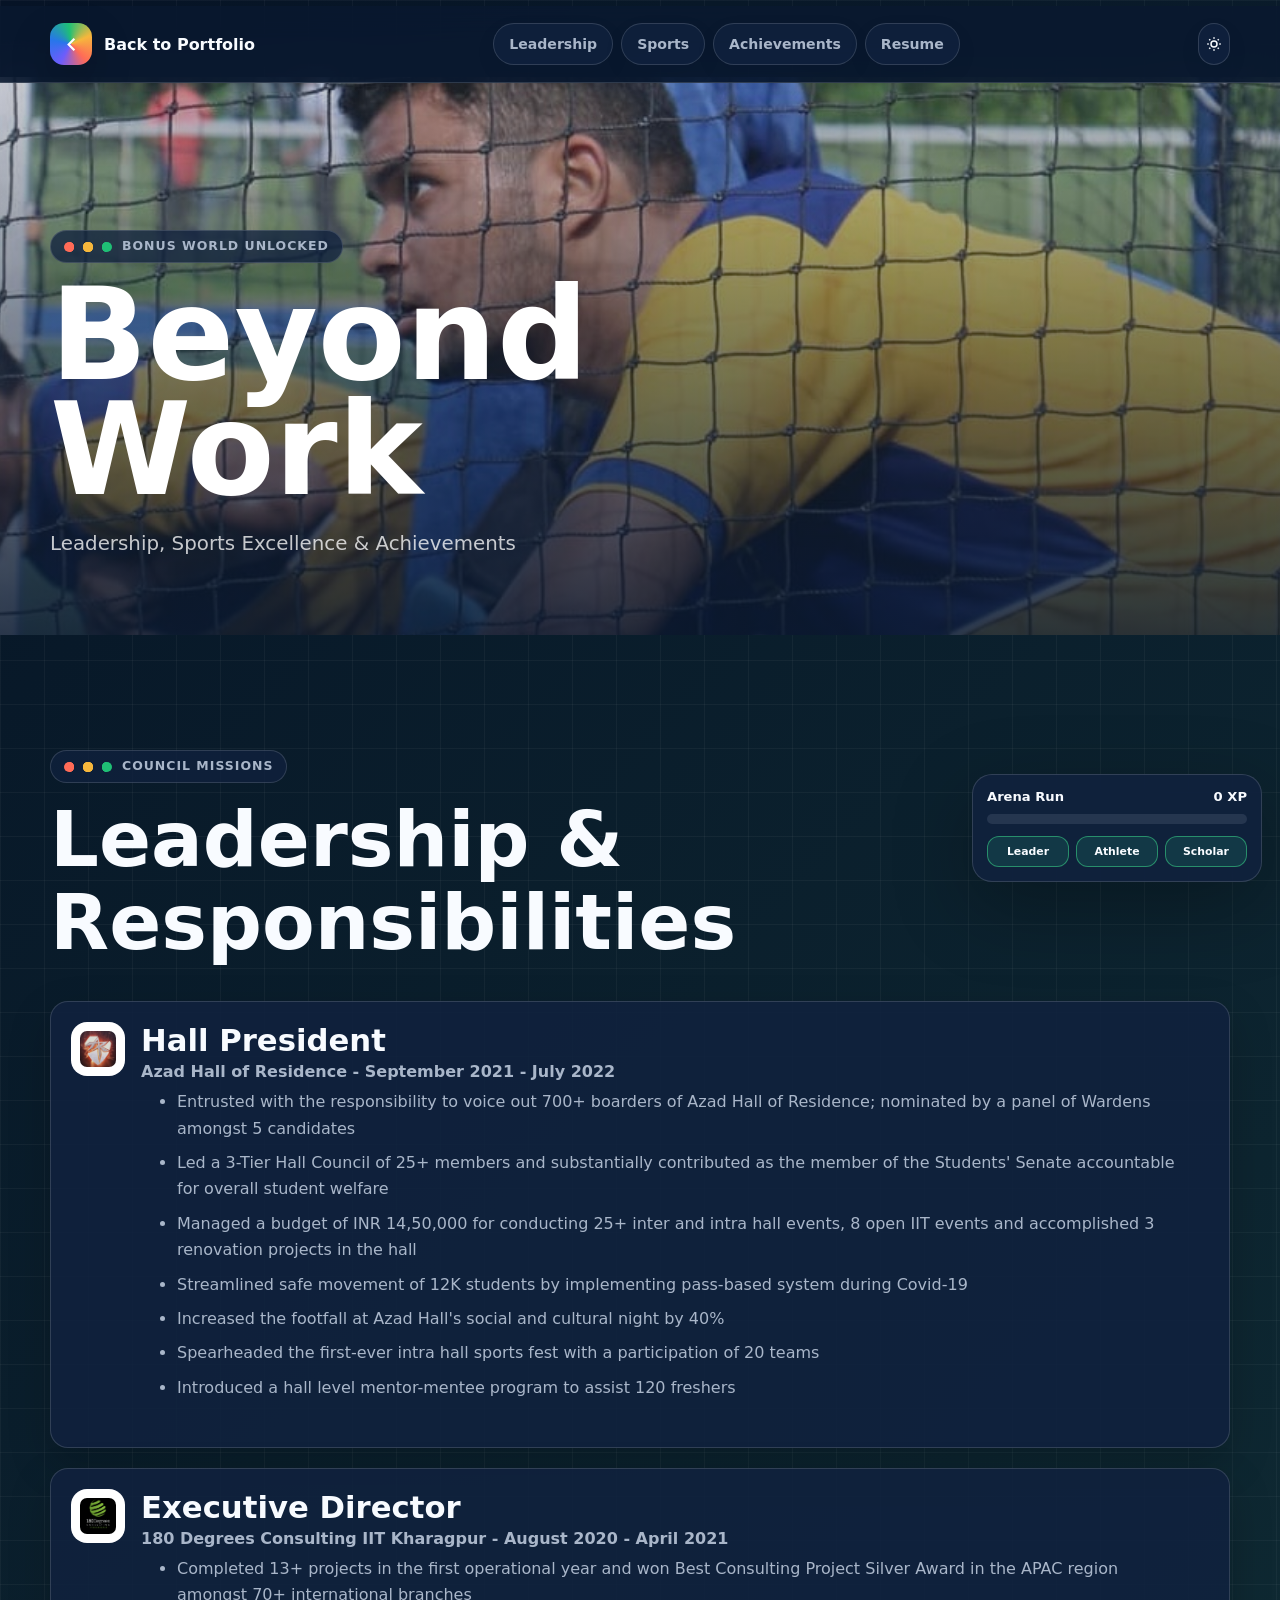
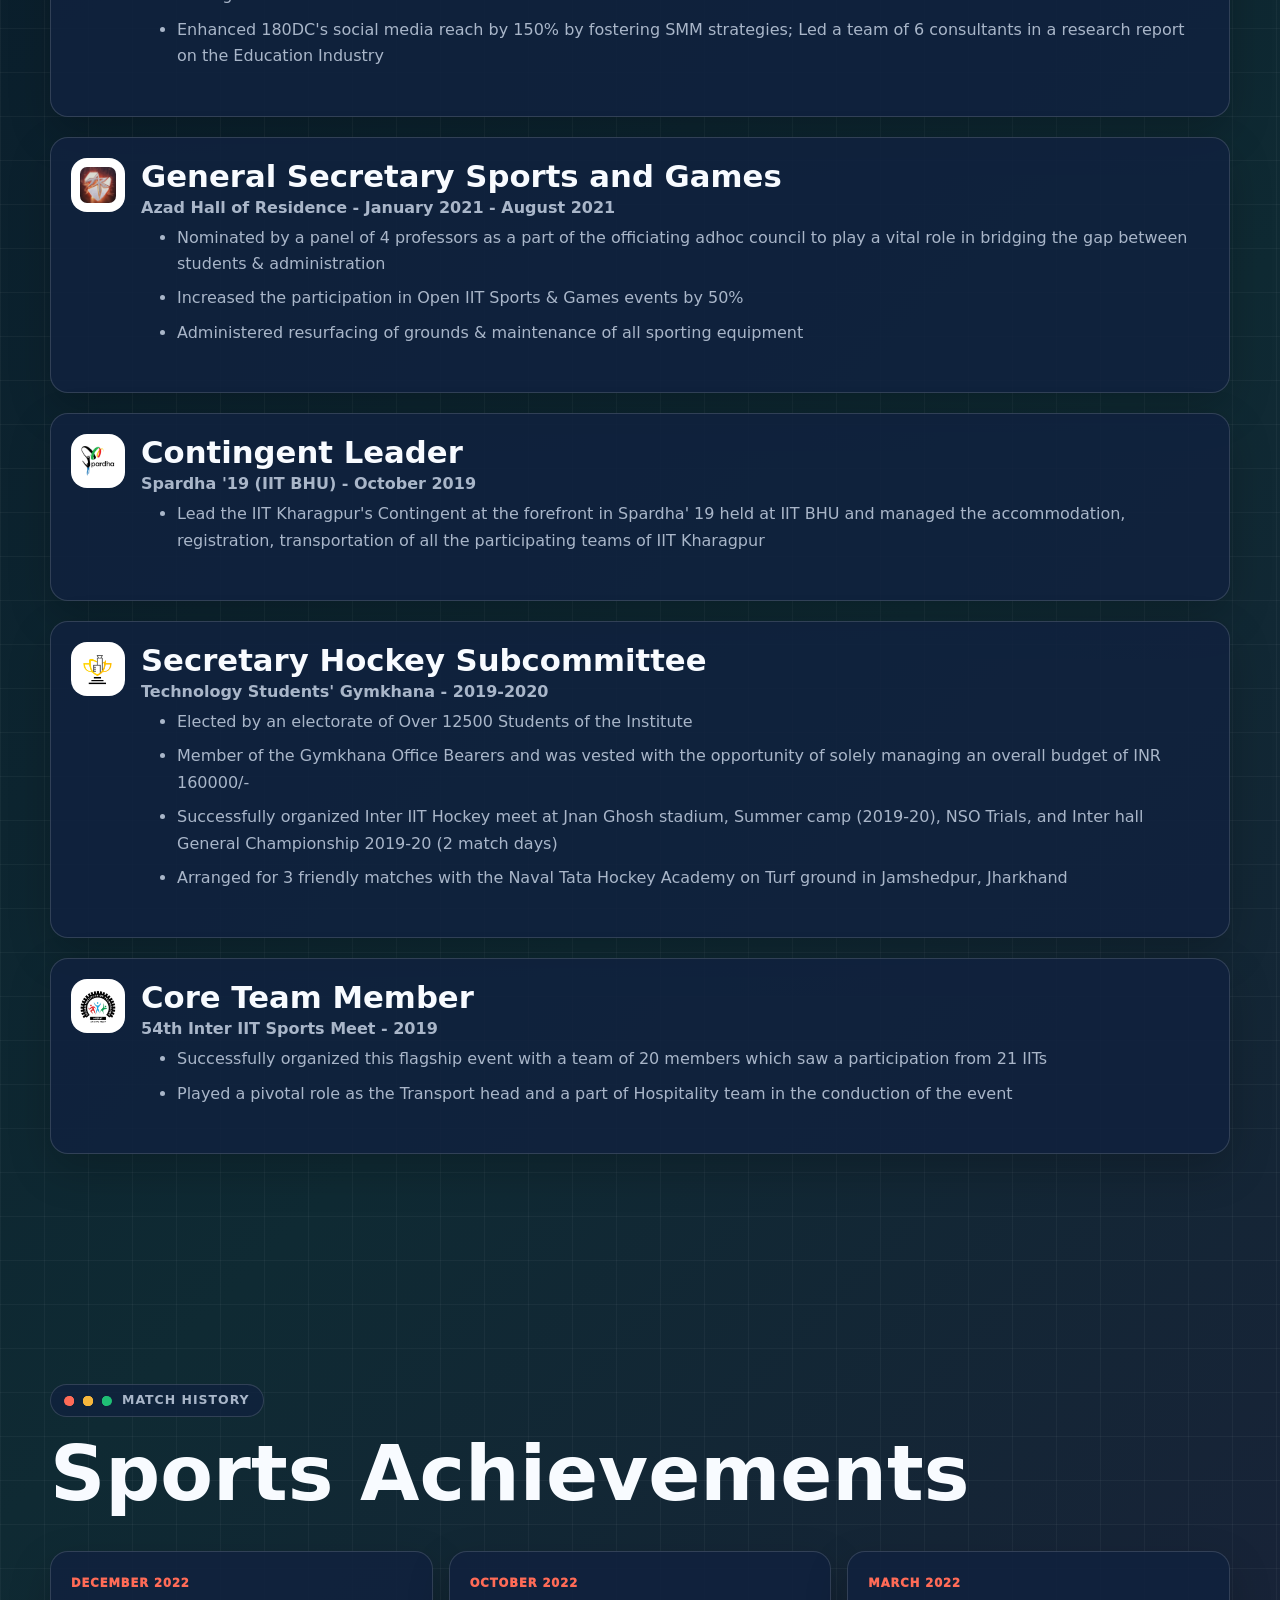
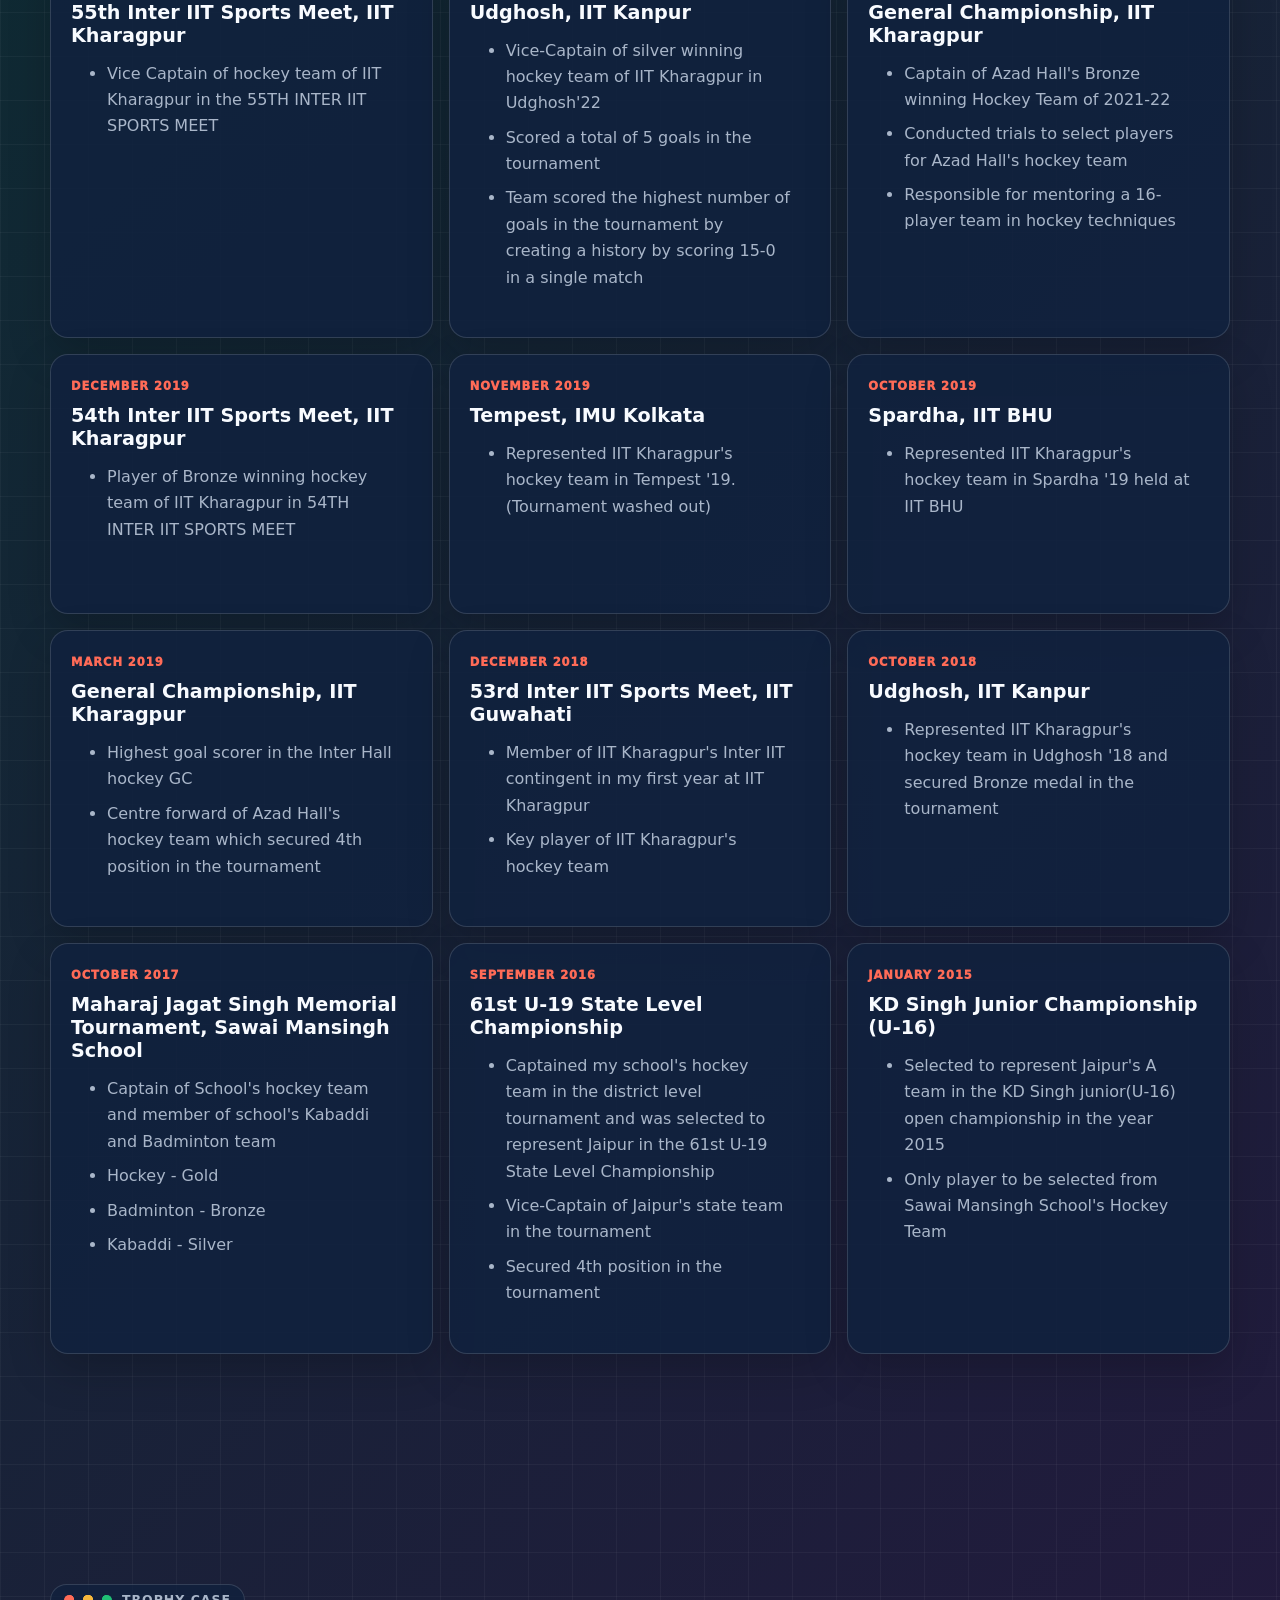
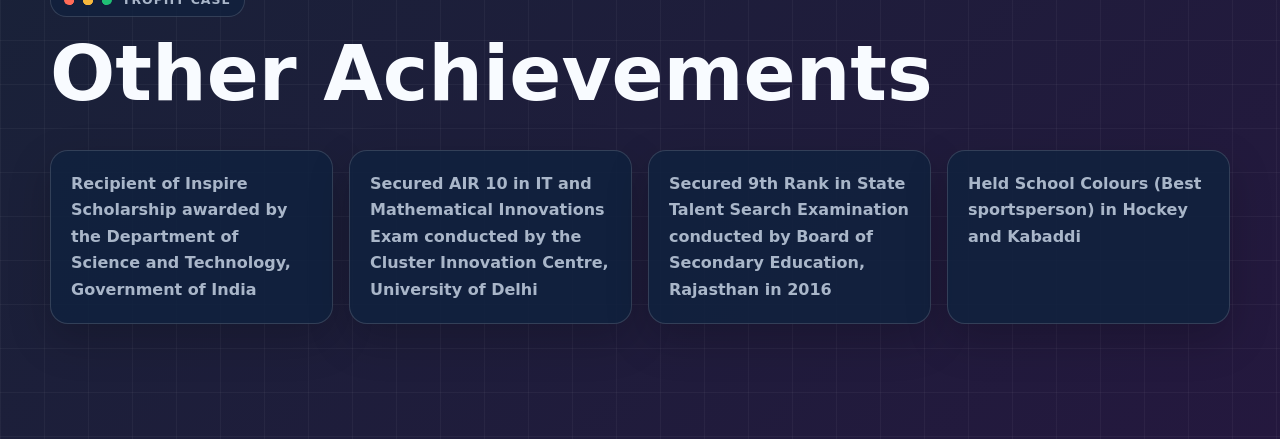
==== extracurricular.html @ bd2d3e05 "Initial portfolio site" ====
<!DOCTYPE html>
<html lang="en">
<head>
  <meta charset="UTF-8" />
  <meta name="viewport" content="width=device-width, initial-scale=1.0" />
  <title>Beyond Work - Himanshu Dang - Iteration 1</title>
  <meta name="description" content="Leadership, sports excellence, and achievements of Himanshu Dang." />
  <script>try{if(localStorage.getItem("portfolio-theme-v2")!=="light")document.documentElement.classList.add("dark")}catch(e){document.documentElement.classList.add("dark")}</script>
  <link rel="stylesheet" href="./shared.css" />
</head>
<body>
  <div class="progress-rail"><div class="progress-fill"></div></div>

  <header class="topbar">
    <div class="topbar-inner">
      <a class="brand" href="./index.html" aria-label="Back to portfolio">
        <span class="brand-mark">
          <svg viewBox="0 0 24 24" fill="none" stroke="currentColor" stroke-width="2.25"><path d="m15 18-6-6 6-6"/></svg>
        </span>
        <span>Back to Portfolio</span>
      </a>
      <nav class="navlinks" data-nav>
        <a href="#leadership">Leadership</a>
        <a href="#sports">Sports</a>
        <a href="#achievements">Achievements</a>
        <a href="./resume.html">Resume</a>
      </nav>
      <div style="display:flex;gap:8px;align-items:center">
        <button class="icon-button" type="button" data-theme-toggle aria-label="Toggle theme">
          <svg viewBox="0 0 24 24" fill="none" stroke="currentColor" stroke-width="2"><path d="M12 3v2m0 14v2m9-9h-2M5 12H3m15.36-6.36-1.42 1.42M7.05 16.95l-1.41 1.41m12.72 0-1.42-1.41M7.05 7.05 5.64 5.64"/><circle cx="12" cy="12" r="4"/></svg>
        </button>
        <button class="menu-toggle" type="button" data-menu-toggle aria-label="Open menu">
          <svg viewBox="0 0 24 24" fill="none" stroke="currentColor" stroke-width="2.2"><path d="M4 7h16M4 12h16M4 17h16"/></svg>
        </button>
      </div>
    </div>
  </header>

  <aside class="hud" aria-label="Arena progress">
    <div class="hud-row"><span>Arena Run</span><strong data-xp>0 XP</strong></div>
    <div class="hud-bar"><span data-hud-fill></span></div>
    <div class="hud-badges">
      <div class="badge-mini" data-badge>Leader</div>
      <div class="badge-mini" data-badge>Athlete</div>
      <div class="badge-mini" data-badge>Scholar</div>
    </div>
  </aside>

  <main>
    <section class="arena-hero" id="hero">
      <div class="container reveal visible">
        <span class="section-kicker">Bonus world unlocked</span>
        <h1>Beyond Work</h1>
        <p>Leadership, Sports Excellence & Achievements</p>
      </div>
    </section>

    <section class="section" id="leadership">
      <div class="container">
        <span class="section-kicker reveal">Council missions</span>
        <h2 class="section-title reveal">Leadership & Responsibilities</h2>
        <div class="quest-stack" style="margin-top:30px">
          <article class="timeline-card reveal">
            <img class="logo" src="./assets/azad-hall-logo-_YwQrpwY.png" alt="Azad Hall">
            <div>
              <h3>Hall President</h3>
              <p class="role">Azad Hall of Residence - September 2021 - July 2022</p>
              <ul>
                <li>Entrusted with the responsibility to voice out 700+ boarders of Azad Hall of Residence; nominated by a panel of Wardens amongst 5 candidates</li>
                <li>Led a 3-Tier Hall Council of 25+ members and substantially contributed as the member of the Students' Senate accountable for overall student welfare</li>
                <li>Managed a budget of INR 14,50,000 for conducting 25+ inter and intra hall events, 8 open IIT events and accomplished 3 renovation projects in the hall</li>
                <li>Streamlined safe movement of 12K students by implementing pass-based system during Covid-19</li>
                <li>Increased the footfall at Azad Hall's social and cultural night by 40%</li>
                <li>Spearheaded the first-ever intra hall sports fest with a participation of 20 teams</li>
                <li>Introduced a hall level mentor-mentee program to assist 120 freshers</li>
              </ul>
            </div>
          </article>

          <article class="timeline-card reveal">
            <img class="logo" src="./assets/180dc-logo-Cfc7_mvX.png" alt="180 Degrees Consulting">
            <div>
              <h3>Executive Director</h3>
              <p class="role">180 Degrees Consulting IIT Kharagpur - August 2020 - April 2021</p>
              <ul>
                <li>Completed 13+ projects in the first operational year and won Best Consulting Project Silver Award in the APAC region amongst 70+ international branches</li>
                <li>Enhanced 180DC's social media reach by 150% by fostering SMM strategies; Led a team of 6 consultants in a research report on the Education Industry</li>
              </ul>
            </div>
          </article>

          <article class="timeline-card reveal">
            <img class="logo" src="./assets/azad-hall-logo-_YwQrpwY.png" alt="Azad Hall">
            <div>
              <h3>General Secretary Sports and Games</h3>
              <p class="role">Azad Hall of Residence - January 2021 - August 2021</p>
              <ul>
                <li>Nominated by a panel of 4 professors as a part of the officiating adhoc council to play a vital role in bridging the gap between students & administration</li>
                <li>Increased the participation in Open IIT Sports & Games events by 50%</li>
                <li>Administered resurfacing of grounds & maintenance of all sporting equipment</li>
              </ul>
            </div>
          </article>

          <article class="timeline-card reveal">
            <img class="logo" src="./assets/spardha-logo-BV9I6hKU.png" alt="Spardha">
            <div>
              <h3>Contingent Leader</h3>
              <p class="role">Spardha '19 (IIT BHU) - October 2019</p>
              <ul>
                <li>Lead the IIT Kharagpur's Contingent at the forefront in Spardha' 19 held at IIT BHU and managed the accommodation, registration, transportation of all the participating teams of IIT Kharagpur</li>
              </ul>
            </div>
          </article>

          <article class="timeline-card reveal">
            <img class="logo" src="./assets/gymkhana-logo-DP_XJWQ2.png" alt="Technology Students' Gymkhana">
            <div>
              <h3>Secretary Hockey Subcommittee</h3>
              <p class="role">Technology Students' Gymkhana - 2019-2020</p>
              <ul>
                <li>Elected by an electorate of Over 12500 Students of the Institute</li>
                <li>Member of the Gymkhana Office Bearers and was vested with the opportunity of solely managing an overall budget of INR 160000/-</li>
                <li>Successfully organized Inter IIT Hockey meet at Jnan Ghosh stadium, Summer camp (2019-20), NSO Trials, and Inter hall General Championship 2019-20 (2 match days)</li>
                <li>Arranged for 3 friendly matches with the Naval Tata Hockey Academy on Turf ground in Jamshedpur, Jharkhand</li>
              </ul>
            </div>
          </article>

          <article class="timeline-card reveal">
            <img class="logo" src="./assets/interiit-logo-DpQZDgla.png" alt="54th Inter IIT Sports Meet">
            <div>
              <h3>Core Team Member</h3>
              <p class="role">54th Inter IIT Sports Meet - 2019</p>
              <ul>
                <li>Successfully organized this flagship event with a team of 20 members which saw a participation from 21 IITs</li>
                <li>Played a pivotal role as the Transport head and a part of Hospitality team in the conduction of the event</li>
              </ul>
            </div>
          </article>
        </div>
      </div>
    </section>

    <section class="section" id="sports">
      <div class="container">
        <span class="section-kicker reveal">Match history</span>
        <h2 class="section-title reveal">Sports Achievements</h2>
        <div class="sports-grid">
          <article class="sport-card reveal"><span class="sport-date">December 2022</span><h3>55th Inter IIT Sports Meet, IIT Kharagpur</h3><ul><li>Vice Captain of hockey team of IIT Kharagpur in the 55TH INTER IIT SPORTS MEET</li></ul></article>
          <article class="sport-card reveal"><span class="sport-date">October 2022</span><h3>Udghosh, IIT Kanpur</h3><ul><li>Vice-Captain of silver winning hockey team of IIT Kharagpur in Udghosh'22</li><li>Scored a total of 5 goals in the tournament</li><li>Team scored the highest number of goals in the tournament by creating a history by scoring 15-0 in a single match</li></ul></article>
          <article class="sport-card reveal"><span class="sport-date">March 2022</span><h3>General Championship, IIT Kharagpur</h3><ul><li>Captain of Azad Hall's Bronze winning Hockey Team of 2021-22</li><li>Conducted trials to select players for Azad Hall's hockey team</li><li>Responsible for mentoring a 16-player team in hockey techniques</li></ul></article>
          <article class="sport-card reveal"><span class="sport-date">December 2019</span><h3>54th Inter IIT Sports Meet, IIT Kharagpur</h3><ul><li>Player of Bronze winning hockey team of IIT Kharagpur in 54TH INTER IIT SPORTS MEET</li></ul></article>
          <article class="sport-card reveal"><span class="sport-date">November 2019</span><h3>Tempest, IMU Kolkata</h3><ul><li>Represented IIT Kharagpur's hockey team in Tempest '19. (Tournament washed out)</li></ul></article>
          <article class="sport-card reveal"><span class="sport-date">October 2019</span><h3>Spardha, IIT BHU</h3><ul><li>Represented IIT Kharagpur's hockey team in Spardha '19 held at IIT BHU</li></ul></article>
          <article class="sport-card reveal"><span class="sport-date">March 2019</span><h3>General Championship, IIT Kharagpur</h3><ul><li>Highest goal scorer in the Inter Hall hockey GC</li><li>Centre forward of Azad Hall's hockey team which secured 4th position in the tournament</li></ul></article>
          <article class="sport-card reveal"><span class="sport-date">December 2018</span><h3>53rd Inter IIT Sports Meet, IIT Guwahati</h3><ul><li>Member of IIT Kharagpur's Inter IIT contingent in my first year at IIT Kharagpur</li><li>Key player of IIT Kharagpur's hockey team</li></ul></article>
          <article class="sport-card reveal"><span class="sport-date">October 2018</span><h3>Udghosh, IIT Kanpur</h3><ul><li>Represented IIT Kharagpur's hockey team in Udghosh '18 and secured Bronze medal in the tournament</li></ul></article>
          <article class="sport-card reveal"><span class="sport-date">October 2017</span><h3>Maharaj Jagat Singh Memorial Tournament, Sawai Mansingh School</h3><ul><li>Captain of School's hockey team and member of school's Kabaddi and Badminton team</li><li>Hockey - Gold</li><li>Badminton - Bronze</li><li>Kabaddi - Silver</li></ul></article>
          <article class="sport-card reveal"><span class="sport-date">September 2016</span><h3>61st U-19 State Level Championship</h3><ul><li>Captained my school's hockey team in the district level tournament and was selected to represent Jaipur in the 61st U-19 State Level Championship</li><li>Vice-Captain of Jaipur's state team in the tournament</li><li>Secured 4th position in the tournament</li></ul></article>
          <article class="sport-card reveal"><span class="sport-date">January 2015</span><h3>KD Singh Junior Championship (U-16)</h3><ul><li>Selected to represent Jaipur's A team in the KD Singh junior(U-16) open championship in the year 2015</li><li>Only player to be selected from Sawai Mansingh School's Hockey Team</li></ul></article>
        </div>
      </div>
    </section>

    <section class="section" id="achievements">
      <div class="container">
        <span class="section-kicker reveal">Trophy case</span>
        <h2 class="section-title reveal">Other Achievements</h2>
        <div class="achievement-grid">
          <article class="achievement-card reveal"><p>Recipient of Inspire Scholarship awarded by the Department of Science and Technology, Government of India</p></article>
          <article class="achievement-card reveal"><p>Secured AIR 10 in IT and Mathematical Innovations Exam conducted by the Cluster Innovation Centre, University of Delhi</p></article>
          <article class="achievement-card reveal"><p>Secured 9th Rank in State Talent Search Examination conducted by Board of Secondary Education, Rajasthan in 2016</p></article>
          <article class="achievement-card reveal"><p>Held School Colours (Best sportsperson) in Hockey and Kabaddi</p></article>
        </div>
      </div>
    </section>
  </main>

  <script src="./shared.js"></script>
</body>
</html>
---- shared.css ----
:root {
  --ink: #111827;
  --paper: #fbfaf6;
  --panel: #ffffff;
  --panel-2: #f2f7f5;
  --line: rgba(17, 24, 39, 0.12);
  --muted: #5b6472;
  --violet: #6d5dfc;
  --green: #1fbf75;
  --coral: #ff6b57;
  --gold: #f6b73c;
  --blue: #2776ea;
  --navy: #0a192f;
  --shadow: 0 22px 70px rgba(17, 24, 39, 0.12);
  --shadow-soft: 0 12px 36px rgba(17, 24, 39, 0.09);
  --radius: 18px;
}

* { box-sizing: border-box; }

html {
  scroll-behavior: smooth;
  font-family: Inter, ui-sans-serif, system-ui, -apple-system, BlinkMacSystemFont, "Segoe UI", sans-serif;
}

body {
  margin: 0;
  min-height: 100vh;
  color: var(--ink);
  background:
    linear-gradient(90deg, rgba(17, 24, 39, 0.035) 1px, transparent 1px),
    linear-gradient(180deg, rgba(17, 24, 39, 0.035) 1px, transparent 1px),
    linear-gradient(135deg, #fbfaf6 0%, #eef8f2 42%, #f7f0ff 100%);
  background-size: 44px 44px, 44px 44px, auto;
  overflow-x: hidden;
}

body.dark {
  --ink: #f8fbff;
  --paper: #0a192f;
  --panel: #10223e;
  --panel-2: #132b4f;
  --line: rgba(255, 255, 255, 0.14);
  --muted: #a9b6c9;
  --shadow: 0 24px 80px rgba(0, 0, 0, 0.28);
  --shadow-soft: 0 16px 44px rgba(0, 0, 0, 0.2);
  background:
    linear-gradient(90deg, rgba(255, 255, 255, 0.04) 1px, transparent 1px),
    linear-gradient(180deg, rgba(255, 255, 255, 0.04) 1px, transparent 1px),
    linear-gradient(135deg, #061426 0%, #0f2a33 48%, #24183e 100%);
  background-size: 44px 44px, 44px 44px, auto;
}

:root.dark {
  --ink: #f8fbff;
  --paper: #0a192f;
  --panel: #10223e;
  --panel-2: #132b4f;
  --line: rgba(255, 255, 255, 0.14);
  --muted: #a9b6c9;
  --shadow: 0 24px 80px rgba(0, 0, 0, 0.28);
  --shadow-soft: 0 16px 44px rgba(0, 0, 0, 0.2);
}

:root.dark body {
  background:
    linear-gradient(90deg, rgba(255, 255, 255, 0.04) 1px, transparent 1px),
    linear-gradient(180deg, rgba(255, 255, 255, 0.04) 1px, transparent 1px),
    linear-gradient(135deg, #061426 0%, #0f2a33 48%, #24183e 100%);
  background-size: 44px 44px, 44px 44px, auto;
}

a { color: inherit; text-decoration: none; }
img { display: block; max-width: 100%; }
button { font: inherit; }

.progress-rail {
  position: fixed;
  top: 0;
  left: 0;
  right: 0;
  height: 6px;
  z-index: 100;
  background: rgba(17, 24, 39, 0.08);
}

.progress-fill {
  height: 100%;
  width: 0%;
  background: linear-gradient(90deg, var(--green), var(--gold), var(--coral), var(--violet));
  transform-origin: left center;
  box-shadow: 0 0 18px rgba(31, 191, 117, 0.4);
}

.topbar {
  position: sticky;
  top: 6px;
  z-index: 90;
  border-bottom: 1px solid var(--line);
  background: color-mix(in srgb, var(--paper) 88%, transparent);
  backdrop-filter: blur(18px);
}

.topbar-inner {
  width: min(1180px, calc(100% - 32px));
  height: 76px;
  margin: 0 auto;
  display: flex;
  align-items: center;
  justify-content: space-between;
  gap: 18px;
}

.brand {
  display: inline-flex;
  align-items: center;
  gap: 12px;
  font-weight: 900;
  letter-spacing: 0;
}

.brand-mark {
  width: 42px;
  height: 42px;
  border-radius: 14px;
  display: grid;
  place-items: center;
  color: white;
  background: conic-gradient(from 210deg, var(--violet), var(--blue), var(--green), var(--gold), var(--coral), var(--violet));
  box-shadow: var(--shadow-soft);
}

.brand-mark svg { width: 23px; height: 23px; }

.navlinks {
  display: flex;
  align-items: center;
  gap: 8px;
  flex-wrap: wrap;
  justify-content: center;
}

.navlinks a,
.chip-button,
.icon-button,
.menu-toggle {
  border: 1px solid var(--line);
  background: color-mix(in srgb, var(--panel) 84%, transparent);
  color: var(--ink);
  border-radius: 999px;
  min-height: 42px;
  display: inline-flex;
  align-items: center;
  justify-content: center;
  gap: 9px;
  box-shadow: 0 8px 22px rgba(17, 24, 39, 0.06);
  transition: transform 180ms ease, border-color 180ms ease, background 180ms ease, box-shadow 180ms ease;
}

.navlinks a {
  padding: 0 15px;
  font-size: 0.88rem;
  font-weight: 800;
  color: var(--muted);
}

.navlinks a:hover,
.navlinks a.active,
.chip-button:hover,
.icon-button:hover,
.menu-toggle:hover {
  color: var(--ink);
  transform: translateY(-2px);
  border-color: color-mix(in srgb, var(--violet) 60%, var(--line));
  box-shadow: var(--shadow-soft);
}

.menu-toggle {
  display: none;
  width: 44px;
  padding: 0;
  cursor: pointer;
}

.menu-toggle svg,
.icon-button svg,
.chip-button svg,
.cta svg { width: 18px; height: 18px; }

.hud {
  position: fixed;
  right: 18px;
  bottom: 18px;
  z-index: 80;
  width: min(290px, calc(100vw - 36px));
  padding: 14px;
  border: 1px solid var(--line);
  border-radius: 20px;
  background: color-mix(in srgb, var(--panel) 88%, transparent);
  backdrop-filter: blur(18px);
  box-shadow: var(--shadow);
}

.hud-row {
  display: flex;
  align-items: center;
  justify-content: space-between;
  gap: 12px;
  font-weight: 900;
  font-size: 0.82rem;
}

.hud-bar {
  height: 10px;
  margin-top: 10px;
  border-radius: 999px;
  overflow: hidden;
  background: color-mix(in srgb, var(--muted) 14%, transparent);
}

.hud-bar span {
  display: block;
  height: 100%;
  width: 0%;
  border-radius: inherit;
  background: linear-gradient(90deg, var(--green), var(--gold), var(--coral));
}

.hud-badges {
  display: grid;
  grid-template-columns: repeat(3, 1fr);
  gap: 7px;
  margin-top: 12px;
}

.badge-mini {
  border: 1px solid var(--line);
  border-radius: 12px;
  padding: 8px 6px;
  text-align: center;
  font-size: 0.68rem;
  font-weight: 900;
  color: var(--muted);
  background: color-mix(in srgb, var(--panel-2) 70%, transparent);
}

.badge-mini.unlocked {
  color: var(--ink);
  border-color: color-mix(in srgb, var(--green) 55%, var(--line));
  background: color-mix(in srgb, var(--green) 14%, var(--panel));
}

.container {
  width: min(1180px, calc(100% - 32px));
  margin: 0 auto;
}

.section {
  position: relative;
  padding: clamp(74px, 9vw, 120px) 0;
}

.section-kicker {
  display: inline-flex;
  align-items: center;
  gap: 10px;
  padding: 8px 13px;
  border: 1px solid var(--line);
  border-radius: 999px;
  color: var(--muted);
  background: color-mix(in srgb, var(--panel) 76%, transparent);
  font-size: 0.78rem;
  font-weight: 900;
  text-transform: uppercase;
  letter-spacing: 0.08em;
  line-height: 1.2;
}

.section-kicker::before {
  content: "";
  width: 48px;
  height: 10px;
  flex: 0 0 48px;
  border-radius: 999px;
  background:
    radial-gradient(circle at 5px 50%, var(--coral) 0 5px, transparent 5.5px),
    radial-gradient(circle at 24px 50%, var(--gold) 0 5px, transparent 5.5px),
    radial-gradient(circle at 43px 50%, var(--green) 0 5px, transparent 5.5px);
}

.section-title {
  margin: 16px 0 14px;
  font-size: clamp(2.15rem, 6vw, 5.2rem);
  line-height: 1.08;
  letter-spacing: 0;
  padding-bottom: 0.08em;
  overflow: visible;
}

.section-subtitle {
  max-width: 780px;
  margin: 0;
  color: var(--muted);
  font-size: clamp(1rem, 2vw, 1.22rem);
  line-height: 1.75;
}

.hero {
  min-height: calc(100vh - 82px);
  display: grid;
  align-items: center;
  padding: clamp(42px, 7vw, 86px) 0 clamp(60px, 8vw, 110px);
}

.hero-grid {
  display: grid;
  grid-template-columns: minmax(0, 1.18fr) minmax(280px, 0.62fr);
  align-items: center;
  gap: clamp(24px, 4vw, 56px);
}

.hero-card,
.panel,
.quest-card,
.timeline-card,
.project-card,
.sport-card,
.achievement-card,
.resume-shell {
  border: 1px solid var(--line);
  border-radius: var(--radius);
  background: color-mix(in srgb, var(--panel) 88%, transparent);
  box-shadow: var(--shadow-soft);
}

.hero h1 {
  margin: 14px 0 0;
  max-width: min(100%, 920px);
  font-size: clamp(3rem, 7.6vw, 6.9rem);
  line-height: 1.08;
  letter-spacing: 0;
  padding-bottom: 0.12em;
  overflow: visible;
}

.hero-intro {
  display: block;
  margin-bottom: 0.12em;
  color: var(--muted);
  font-size: clamp(1rem, 1.8vw, 1.45rem);
  line-height: 1.2;
  font-weight: 950;
  text-transform: uppercase;
  letter-spacing: 0.08em;
}

.hero-name-gradient {
  display: block;
  max-width: 100%;
  color: transparent;
  background: linear-gradient(100deg, var(--violet), var(--blue), var(--green), var(--coral));
  -webkit-background-clip: text;
  background-clip: text;
  overflow-wrap: normal;
}

.typing-line {
  min-height: 52px;
  margin: 24px 0 0;
  display: inline-flex;
  align-items: center;
  padding: 9px 14px;
  border: 1px solid var(--line);
  border-radius: 15px;
  background: color-mix(in srgb, var(--panel) 82%, transparent);
  box-shadow: var(--shadow-soft);
  font-size: clamp(1.35rem, 3vw, 2.25rem);
  font-weight: 950;
}

.typing-line span::after {
  content: "";
  display: inline-block;
  width: 3px;
  height: 1em;
  margin-left: 4px;
  transform: translateY(2px);
  background: var(--coral);
  animation: blink 800ms steps(2) infinite;
}

.hero-copy {
  max-width: 800px;
  margin: 28px 0 0;
  color: var(--muted);
  font-size: clamp(1rem, 1.7vw, 1.22rem);
  line-height: 1.8;
}

.hero-copy strong { color: var(--ink); }
.accent { color: var(--violet); font-weight: 950; }
.accent-green { color: var(--green); font-weight: 950; }
.accent-coral { color: var(--coral); font-weight: 950; }

.cta-row {
  display: flex;
  flex-wrap: wrap;
  gap: 12px;
  margin-top: 32px;
}

.cta {
  min-height: 52px;
  padding: 0 18px;
  display: inline-flex;
  align-items: center;
  justify-content: center;
  gap: 10px;
  border: 1px solid var(--line);
  border-radius: 15px;
  font-weight: 950;
  cursor: pointer;
  transition: transform 180ms ease, box-shadow 180ms ease, background 180ms ease;
}

.cta.primary {
  color: white;
  background: linear-gradient(135deg, var(--violet), var(--blue));
  border-color: transparent;
  box-shadow: 0 18px 44px rgba(109, 93, 252, 0.28);
}

.cta.secondary {
  color: var(--ink);
  background: color-mix(in srgb, var(--panel) 85%, transparent);
}

.cta:hover {
  transform: translateY(-3px);
  box-shadow: var(--shadow);
}

.player-card {
  position: relative;
  overflow: hidden;
  padding: 18px;
  border-radius: 28px;
  border: 1px solid var(--line);
  background:
    linear-gradient(135deg, color-mix(in srgb, var(--panel) 90%, transparent), color-mix(in srgb, var(--panel-2) 78%, transparent));
  box-shadow: var(--shadow);
}

.player-card.clean {
  padding: 0;
  background: transparent;
  box-shadow: none;
}

.player-photo {
  position: relative;
  aspect-ratio: 1 / 1;
  overflow: hidden;
  border-radius: 22px;
  border: 1px solid var(--line);
  background: var(--panel-2);
}

.player-card.clean .player-photo {
  border-radius: 24px;
  box-shadow: var(--shadow);
}

.player-photo img {
  width: 100%;
  height: 100%;
  object-fit: cover;
  filter: saturate(1.04) contrast(1.04);
}

.scanline {
  position: absolute;
  left: 0;
  right: 0;
  top: -20%;
  height: 18%;
  background: linear-gradient(180deg, transparent, rgba(255, 255, 255, 0.55), transparent);
  animation: scan 5s linear infinite;
  mix-blend-mode: overlay;
}

.player-stats {
  display: grid;
  grid-template-columns: repeat(3, 1fr);
  gap: 10px;
  margin-top: 14px;
}

.stat-tile {
  padding: 12px 10px;
  border: 1px solid var(--line);
  border-radius: 16px;
  background: color-mix(in srgb, var(--panel) 78%, transparent);
  text-align: center;
}

.stat-tile strong {
  display: block;
  font-size: 1.45rem;
  line-height: 1;
}

.stat-tile span {
  display: block;
  margin-top: 6px;
  color: var(--muted);
  font-size: 0.72rem;
  font-weight: 900;
  text-transform: uppercase;
  letter-spacing: 0.06em;
}

.mission-strip {
  display: grid;
  grid-template-columns: repeat(4, 1fr);
  gap: 14px;
  margin-top: 24px;
}

.mission {
  min-height: 132px;
  padding: 18px;
  border: 1px solid var(--line);
  border-radius: 18px;
  background: color-mix(in srgb, var(--panel) 84%, transparent);
  box-shadow: var(--shadow-soft);
}

.mission span {
  color: var(--muted);
  font-size: 0.75rem;
  font-weight: 950;
  text-transform: uppercase;
  letter-spacing: 0.08em;
}

.mission strong {
  display: block;
  margin-top: 18px;
  font-size: clamp(1.3rem, 3vw, 2.4rem);
}

.two-column {
  display: grid;
  grid-template-columns: minmax(0, 0.82fr) minmax(0, 1.18fr);
  gap: 24px;
  align-items: start;
}

.about-layout {
  display: grid;
  grid-template-columns: minmax(0, 1fr);
}

.panel {
  padding: clamp(20px, 3vw, 32px);
  overflow: visible;
}

.panel h3 {
  margin: 0;
  font-size: clamp(1.4rem, 2.8vw, 2.4rem);
  line-height: 1.1;
}

.panel p {
  color: var(--muted);
  line-height: 1.75;
}

.approach-grid {
  display: grid;
  grid-template-columns: repeat(2, 1fr);
  gap: 14px;
  margin-top: 22px;
}

.approach-card {
  min-height: 190px;
  padding: 18px;
  border: 1px solid var(--line);
  border-radius: 17px;
  background: color-mix(in srgb, var(--panel-2) 70%, transparent);
}

.approach-card h4 {
  margin: 0 0 10px;
  font-size: 1rem;
}

.approach-card p { margin: 0; font-size: 0.92rem; }

.map {
  position: sticky;
  top: 102px;
  display: grid;
  gap: 12px;
}

.map-node {
  display: grid;
  grid-template-columns: 44px 1fr auto;
  align-items: center;
  gap: 12px;
  padding: 14px;
  border: 1px solid var(--line);
  border-radius: 18px;
  background: color-mix(in srgb, var(--panel) 82%, transparent);
  box-shadow: var(--shadow-soft);
}

.node-icon {
  width: 44px;
  height: 44px;
  border-radius: 14px;
  display: grid;
  place-items: center;
  color: white;
  background: linear-gradient(135deg, var(--blue), var(--green));
}

.node-icon svg { width: 22px; height: 22px; }

.map-node strong { display: block; }
.map-node span { color: var(--muted); font-size: 0.84rem; font-weight: 800; }
.node-xp { font-size: 0.78rem; font-weight: 950; color: var(--coral); }

.quest-stack {
  display: grid;
  gap: 20px;
}

.quest-card {
  position: relative;
  overflow: hidden;
  padding: clamp(20px, 4vw, 32px);
  transition: transform 180ms ease, box-shadow 180ms ease;
}

.quest-card:hover {
  transform: translateY(-4px);
  box-shadow: var(--shadow);
}

.quest-head {
  display: flex;
  align-items: flex-start;
  gap: 16px;
  justify-content: space-between;
}

.quest-company {
  display: flex;
  align-items: center;
  gap: 15px;
}

.logo {
  width: 62px;
  height: 62px;
  padding: 8px;
  object-fit: contain;
  border-radius: 18px;
  border: 1px solid var(--line);
  background: white;
}

.quest-company h3,
.timeline-card h3 {
  margin: 0 0 4px;
  font-size: clamp(1.35rem, 2.4vw, 2.2rem);
}

.role {
  margin: 0;
  color: var(--muted);
  font-weight: 800;
}

.date-pill {
  white-space: nowrap;
  padding: 8px 11px;
  border: 1px solid var(--line);
  border-radius: 999px;
  background: color-mix(in srgb, var(--gold) 14%, var(--panel));
  font-size: 0.78rem;
  font-weight: 950;
}

.project-list {
  display: grid;
  gap: 14px;
  margin-top: 22px;
}

.project-mini {
  border: 1px solid var(--line);
  border-radius: 17px;
  background: color-mix(in srgb, var(--panel-2) 76%, transparent);
  overflow: hidden;
}

.project-mini summary {
  list-style: none;
  cursor: pointer;
  padding: 16px;
  display: flex;
  align-items: center;
  justify-content: space-between;
  gap: 16px;
  font-weight: 950;
}

.project-summary-main {
  display: inline-flex;
  align-items: center;
  min-width: 0;
  gap: 12px;
}

.mini-logo {
  width: 34px;
  height: 34px;
  padding: 5px;
  object-fit: contain;
  flex: 0 0 34px;
  border-radius: 10px;
  border: 1px solid var(--line);
  background: white;
}

.project-mini summary::-webkit-details-marker { display: none; }

.project-mini summary span {
  color: var(--muted);
  font-size: 0.82rem;
  font-weight: 800;
}

.project-mini ul,
.timeline-card ul,
.sport-card ul {
  margin: 0;
  padding: 0 18px 18px 36px;
  color: var(--muted);
  line-height: 1.65;
}

.project-mini li,
.timeline-card li,
.sport-card li { margin: 8px 0; }

.timeline {
  position: relative;
  display: grid;
  gap: 16px;
}

.timeline-card {
  padding: 20px;
  display: grid;
  grid-template-columns: auto 1fr;
  gap: 16px;
}

.timeline-card .logo { width: 54px; height: 54px; border-radius: 16px; }

.skills-grid {
  display: grid;
  grid-template-columns: repeat(4, 1fr);
  gap: 14px;
  margin-top: 28px;
}

.skill-card {
  min-height: 260px;
  padding: 18px;
  border: 1px solid var(--line);
  border-radius: 18px;
  background: color-mix(in srgb, var(--panel) 84%, transparent);
  box-shadow: var(--shadow-soft);
}

.skill-card h3 {
  margin: 0 0 16px;
  font-size: 1.05rem;
}

.skill-card ul {
  margin: 0;
  padding: 0;
  list-style: none;
  display: grid;
  gap: 10px;
}

.skill-card li {
  padding: 9px 10px;
  border-radius: 12px;
  background: color-mix(in srgb, var(--panel-2) 78%, transparent);
  color: var(--muted);
  font-weight: 800;
  font-size: 0.9rem;
}

.project-gallery {
  display: grid;
  grid-template-columns: repeat(3, 1fr);
  gap: 18px;
  margin-top: 28px;
}

.project-card {
  overflow: hidden;
  cursor: pointer;
  transition: transform 180ms ease, box-shadow 180ms ease;
}

.project-card:hover {
  transform: translateY(-5px) rotate(-0.4deg);
  box-shadow: var(--shadow);
}

.project-thumb {
  aspect-ratio: 9 / 13;
  overflow: hidden;
  background: #111827;
}

.project-thumb img {
  width: 100%;
  height: 100%;
  object-fit: cover;
}

.project-body {
  padding: 18px;
}

.project-body h3 {
  margin: 0 0 8px;
  font-size: 1.25rem;
}

.project-body p {
  margin: 0;
  color: var(--muted);
  line-height: 1.55;
}

.arena-hero {
  min-height: 62vh;
  display: grid;
  align-items: end;
  position: relative;
  overflow: hidden;
  padding: 110px 0 54px;
  color: white;
  background: #0a192f;
}

.arena-hero::before {
  content: "";
  position: absolute;
  inset: 0;
  background: linear-gradient(180deg, rgba(10, 25, 47, 0.2), rgba(10, 25, 47, 0.88)), url("./assets/hockey-hero-BPnyLo-I.jpg") center / cover;
  transform: scale(1.04);
}

.arena-hero .container { position: relative; z-index: 1; }

.arena-hero h1 {
  max-width: 850px;
  margin: 14px 0 0;
  font-size: clamp(3.2rem, 11vw, 8rem);
  line-height: 0.9;
}

.arena-hero p {
  max-width: 640px;
  color: rgba(255, 255, 255, 0.76);
  font-size: clamp(1rem, 2vw, 1.24rem);
  line-height: 1.7;
}

.sports-grid {
  display: grid;
  grid-template-columns: repeat(3, 1fr);
  gap: 16px;
  margin-top: 28px;
}

.sport-card {
  min-height: 260px;
  padding: 20px;
  transition: transform 180ms ease, box-shadow 180ms ease;
}

.sport-card:hover {
  transform: translateY(-4px);
  box-shadow: var(--shadow);
}

.sport-date {
  color: var(--coral);
  font-weight: 950;
  text-transform: uppercase;
  letter-spacing: 0.08em;
  font-size: 0.72rem;
}

.sport-card h3 {
  margin: 10px 0 14px;
  font-size: 1.2rem;
}

.achievement-grid {
  display: grid;
  grid-template-columns: repeat(4, 1fr);
  gap: 16px;
  margin-top: 28px;
}

.achievement-card {
  padding: 20px;
  min-height: 170px;
}

.achievement-card p {
  margin: 0;
  color: var(--muted);
  line-height: 1.65;
  font-weight: 780;
}

.resume-page {
  min-height: 100vh;
  display: grid;
  grid-template-rows: auto 1fr;
}

.resume-shell {
  width: min(1180px, calc(100% - 32px));
  margin: 24px auto 32px;
  overflow: hidden;
  display: grid;
  grid-template-rows: auto minmax(640px, 1fr);
}

.resume-toolbar {
  padding: 16px;
  display: flex;
  align-items: center;
  justify-content: space-between;
  gap: 14px;
  border-bottom: 1px solid var(--line);
}

.resume-toolbar h1 {
  margin: 0;
  font-size: clamp(1.1rem, 2.4vw, 1.75rem);
}

.resume-frame {
  width: 100%;
  height: 100%;
  min-height: 640px;
  border: 0;
  background: white;
}

.modal {
  position: fixed;
  inset: 0;
  z-index: 110;
  display: none;
  align-items: center;
  justify-content: center;
  padding: 22px;
  background: rgba(8, 15, 28, 0.7);
  backdrop-filter: blur(14px);
}

.modal.open { display: flex; }

.modal-box {
  position: relative;
  width: min(420px, calc(100vw - 44px));
  border-radius: 24px;
  overflow: hidden;
  background: #060b14;
  box-shadow: 0 30px 90px rgba(0, 0, 0, 0.5);
}

.modal video {
  width: 100%;
  max-height: min(82vh, 760px);
  display: block;
}

.close {
  position: absolute;
  top: 10px;
  right: 10px;
  z-index: 1;
  width: 42px;
  height: 42px;
  border: 0;
  border-radius: 50%;
  color: white;
  background: rgba(0, 0, 0, 0.52);
  cursor: pointer;
}

.reveal {
  opacity: 0;
  transform: translateY(22px);
  transition: opacity 600ms ease, transform 600ms ease;
}

.reveal.visible {
  opacity: 1;
  transform: translateY(0);
}

.tilt {
  transform-style: preserve-3d;
}

@keyframes blink {
  0%, 48% { opacity: 1; }
  49%, 100% { opacity: 0; }
}

@keyframes scan {
  from { transform: translateY(0); }
  to { transform: translateY(760%); }
}

@media (prefers-reduced-motion: reduce) {
  *, *::before, *::after {
    animation-duration: 0.01ms !important;
    animation-iteration-count: 1 !important;
    scroll-behavior: auto !important;
    transition-duration: 0.01ms !important;
  }
}

@media (max-width: 980px) {
  .hero-grid,
  .two-column {
    grid-template-columns: 1fr;
  }

  .mission-strip,
  .skills-grid,
  .achievement-grid {
    grid-template-columns: repeat(2, 1fr);
  }

  .project-gallery,
  .sports-grid {
    grid-template-columns: 1fr 1fr;
  }

  .hud { display: none; }
  .map { position: relative; top: auto; }
}

@media (max-width: 760px) {
  .topbar-inner { height: 68px; }
  .menu-toggle { display: inline-flex; }
  .navlinks {
    position: absolute;
    left: 16px;
    right: 16px;
    top: 76px;
    display: none;
    padding: 12px;
    border: 1px solid var(--line);
    border-radius: 18px;
    background: color-mix(in srgb, var(--panel) 96%, transparent);
    box-shadow: var(--shadow);
  }

  .navlinks.open { display: grid; grid-template-columns: 1fr 1fr; }
  .navlinks a { min-height: 42px; }
  .hero { min-height: auto; }
  .mission-strip,
  .skills-grid,
  .achievement-grid,
  .project-gallery,
  .sports-grid,
  .approach-grid {
    grid-template-columns: 1fr;
  }

  .quest-head {
    flex-direction: column;
  }

  .date-pill { white-space: normal; }
}
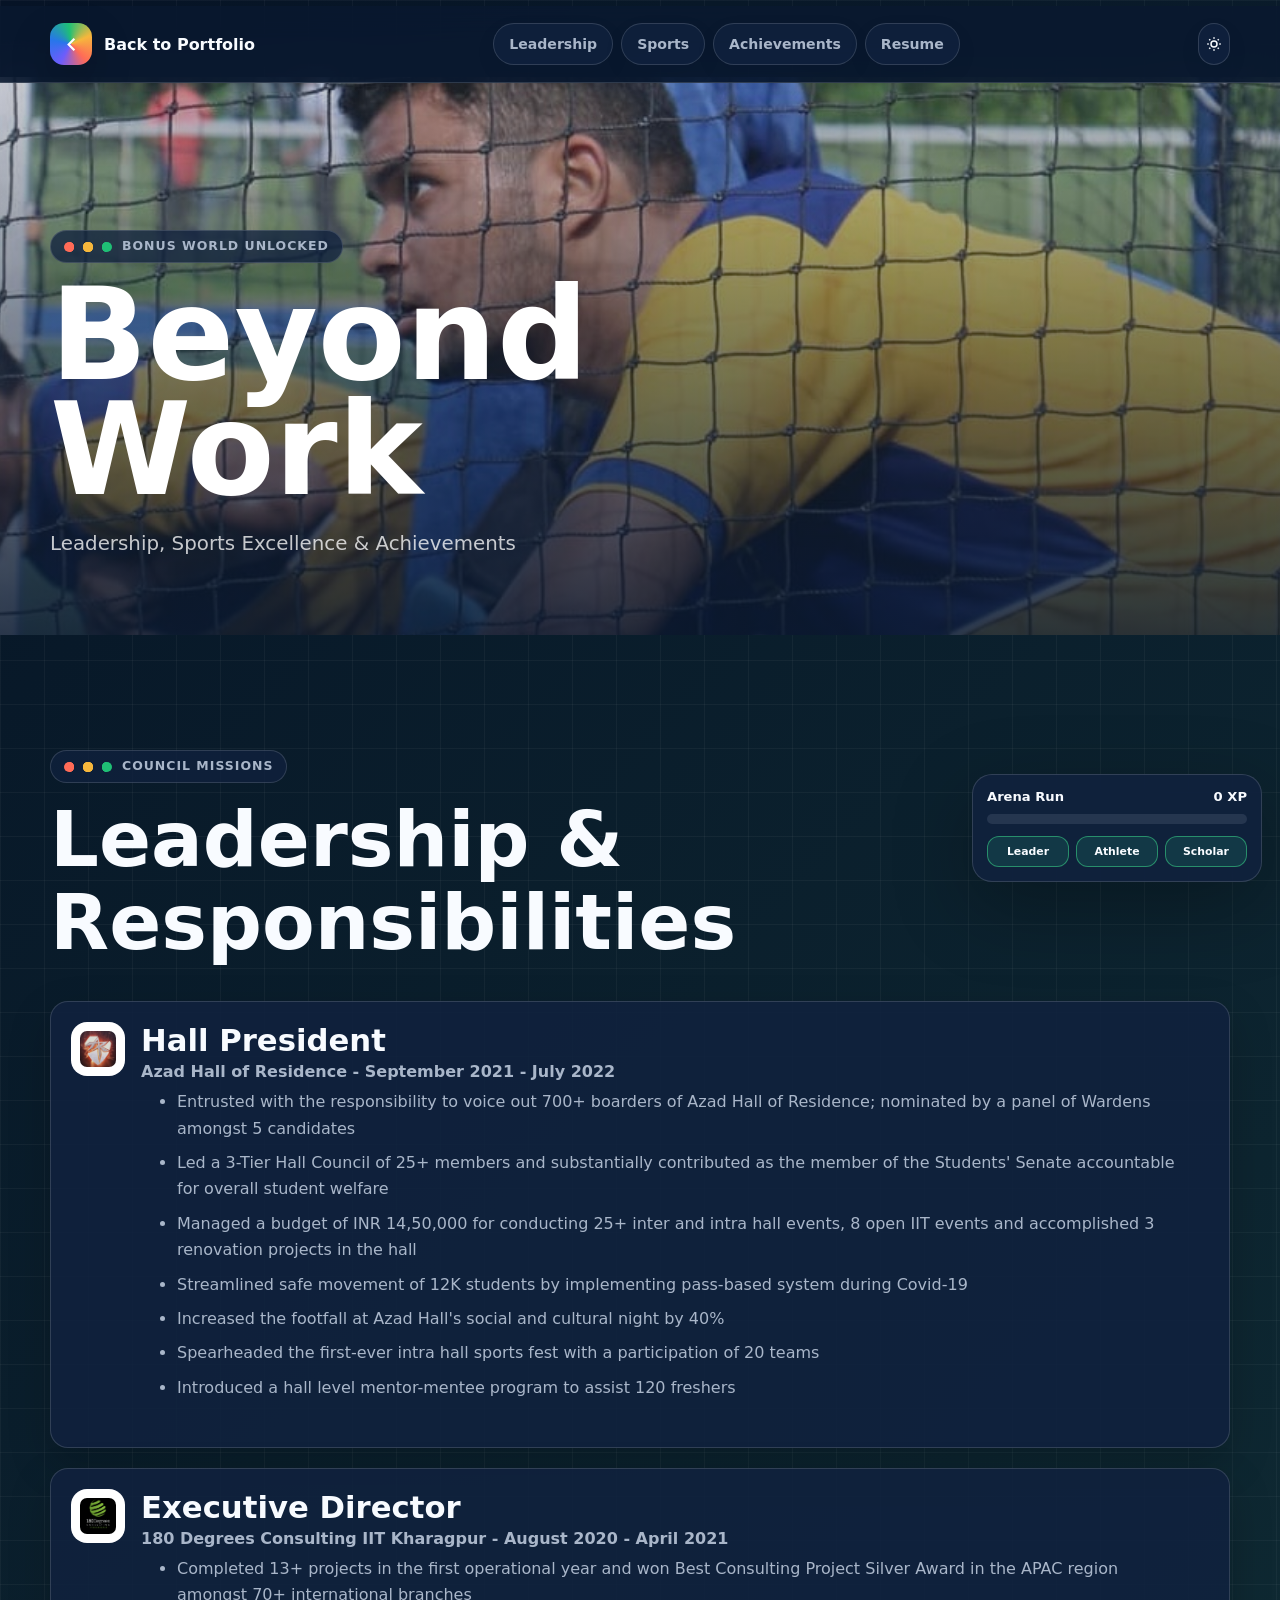
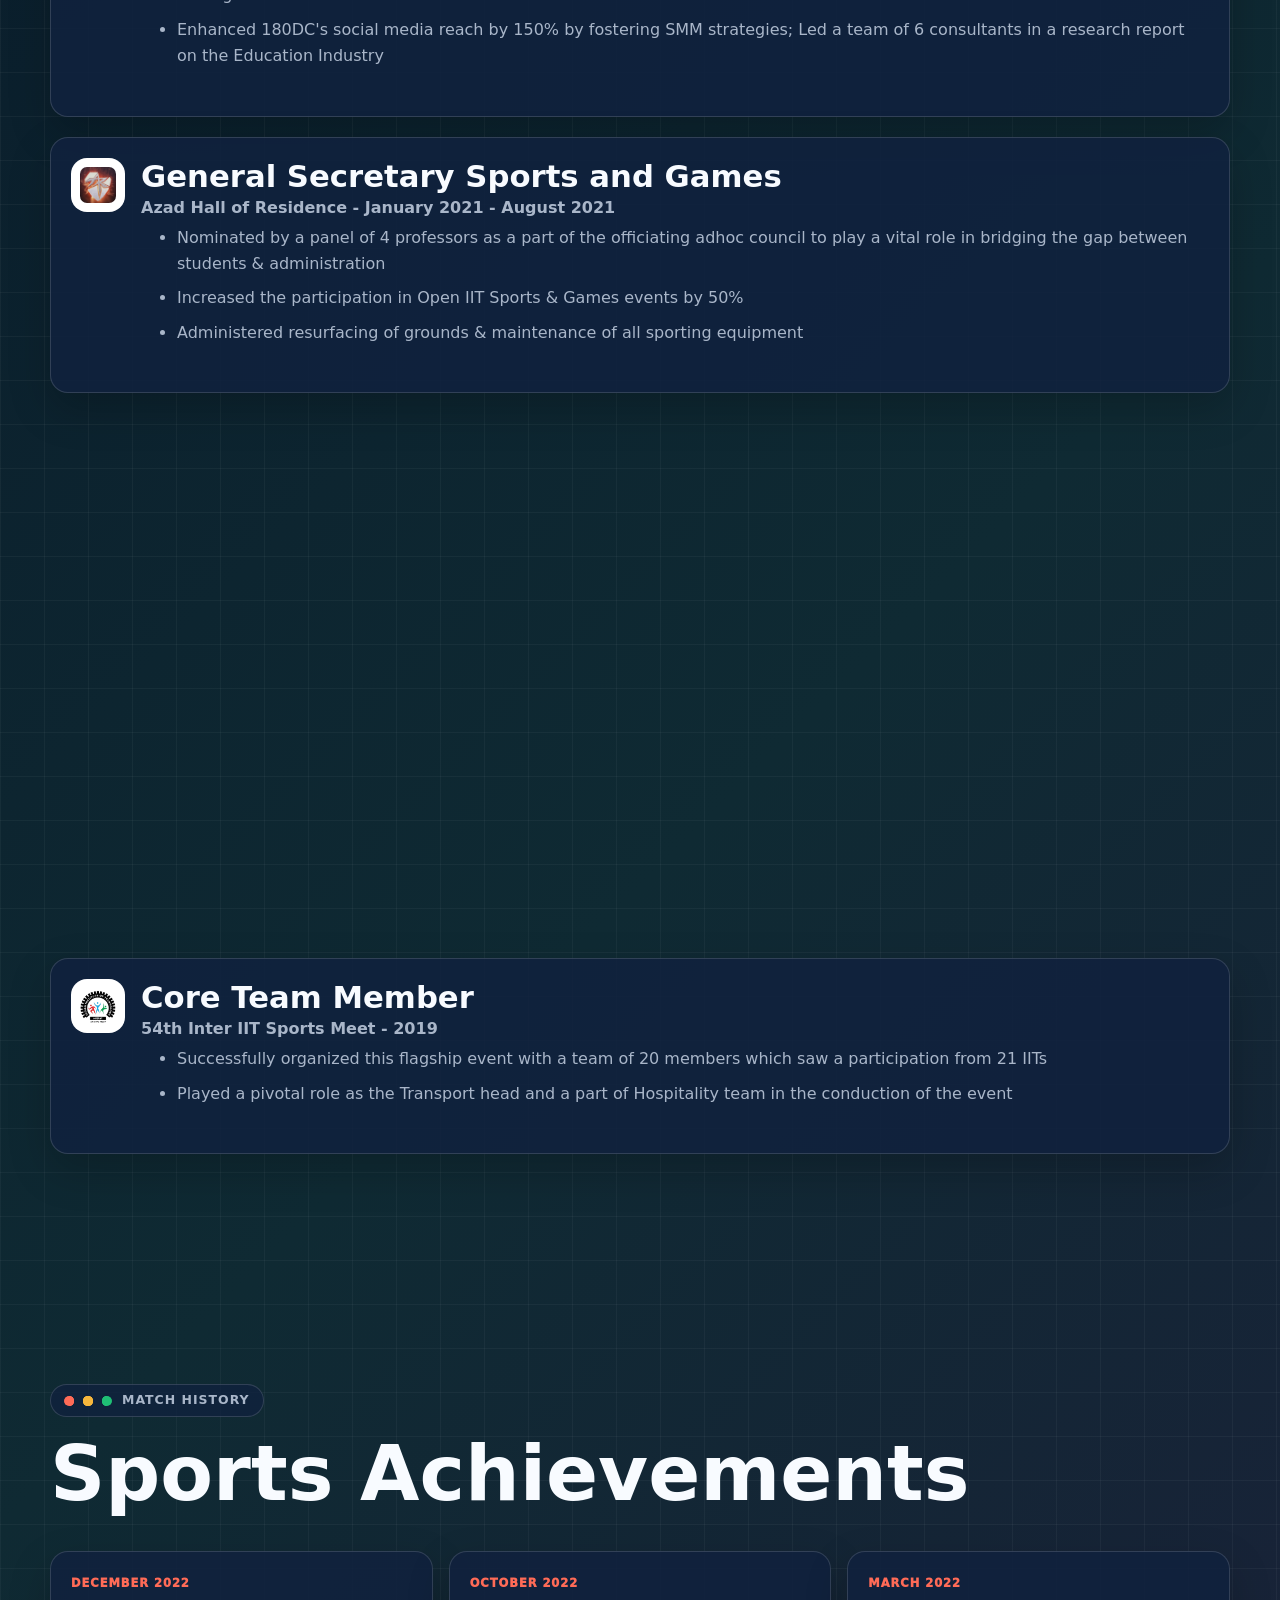
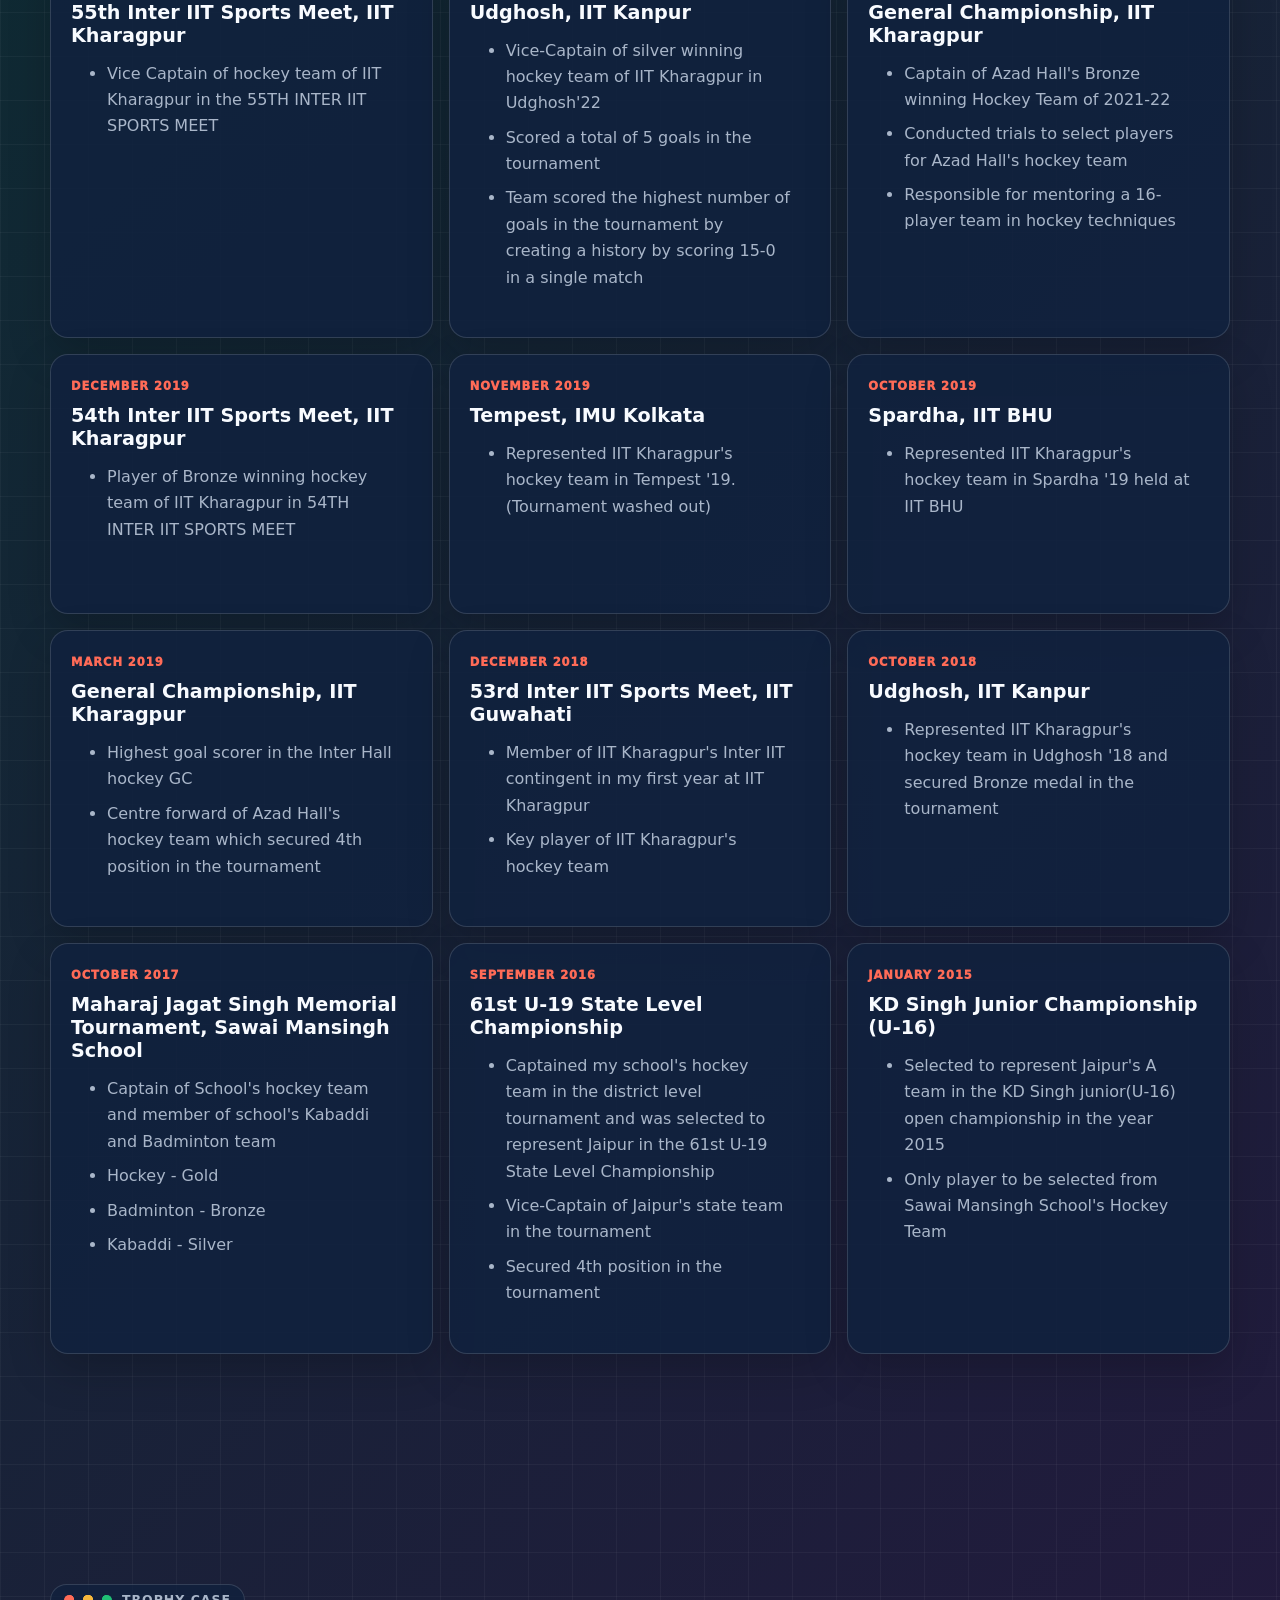
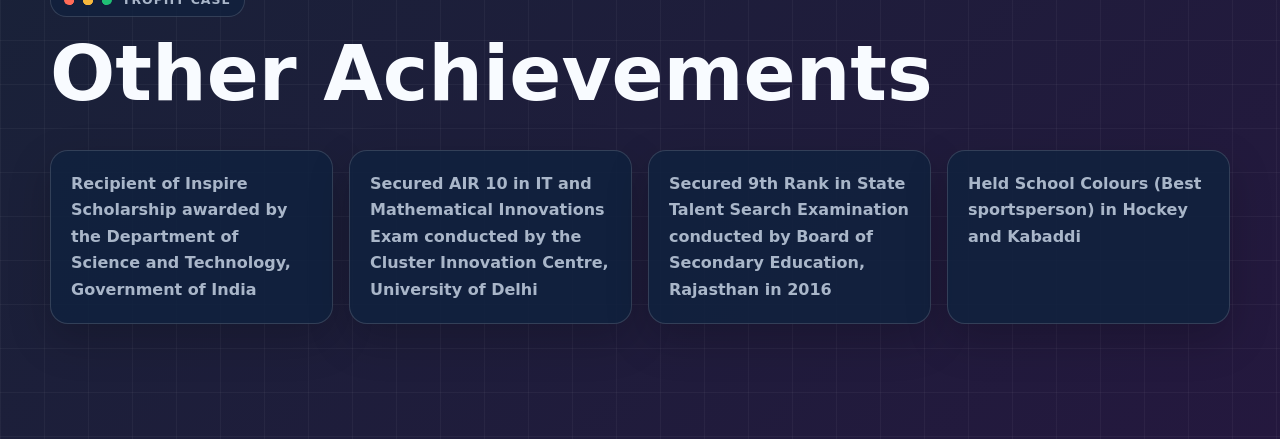
==== commit cb5bceaf: "Add portfolio favicon metadata" ====
--- a/extracurricular.html
+++ b/extracurricular.html
@@ -5,6 +5,9 @@
   <meta name="viewport" content="width=device-width, initial-scale=1.0" />
   <title>Beyond Work - Himanshu Dang - Iteration 1</title>
   <meta name="description" content="Leadership, sports excellence, and achievements of Himanshu Dang." />
+  <link rel="icon" type="image/png" sizes="32x32" href="./assets/favicon-32.png" />
+  <link rel="apple-touch-icon" sizes="180x180" href="./assets/apple-touch-icon.png" />
+  <meta name="theme-color" content="#061725" />
   <script>try{if(localStorage.getItem("portfolio-theme-v2")!=="light")document.documentElement.classList.add("dark")}catch(e){document.documentElement.classList.add("dark")}</script>
   <link rel="stylesheet" href="./shared.css" />
 </head>
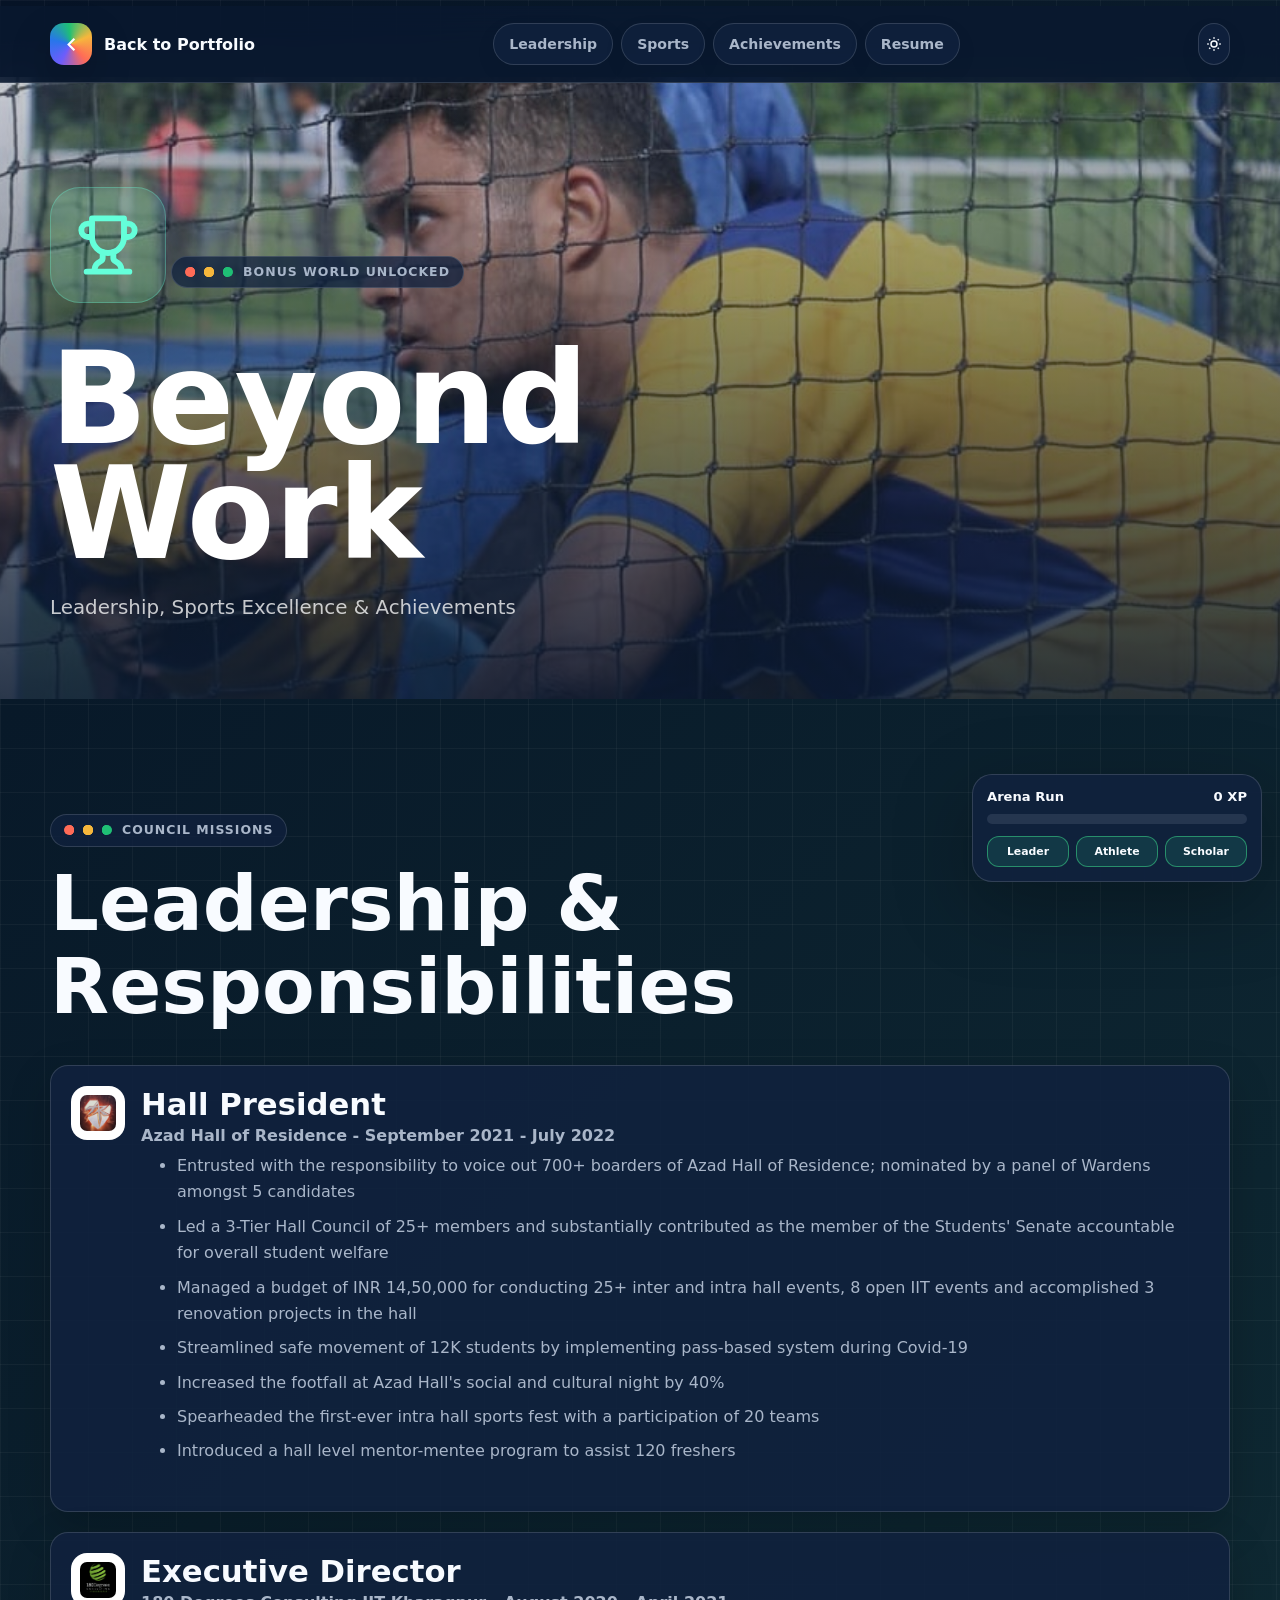
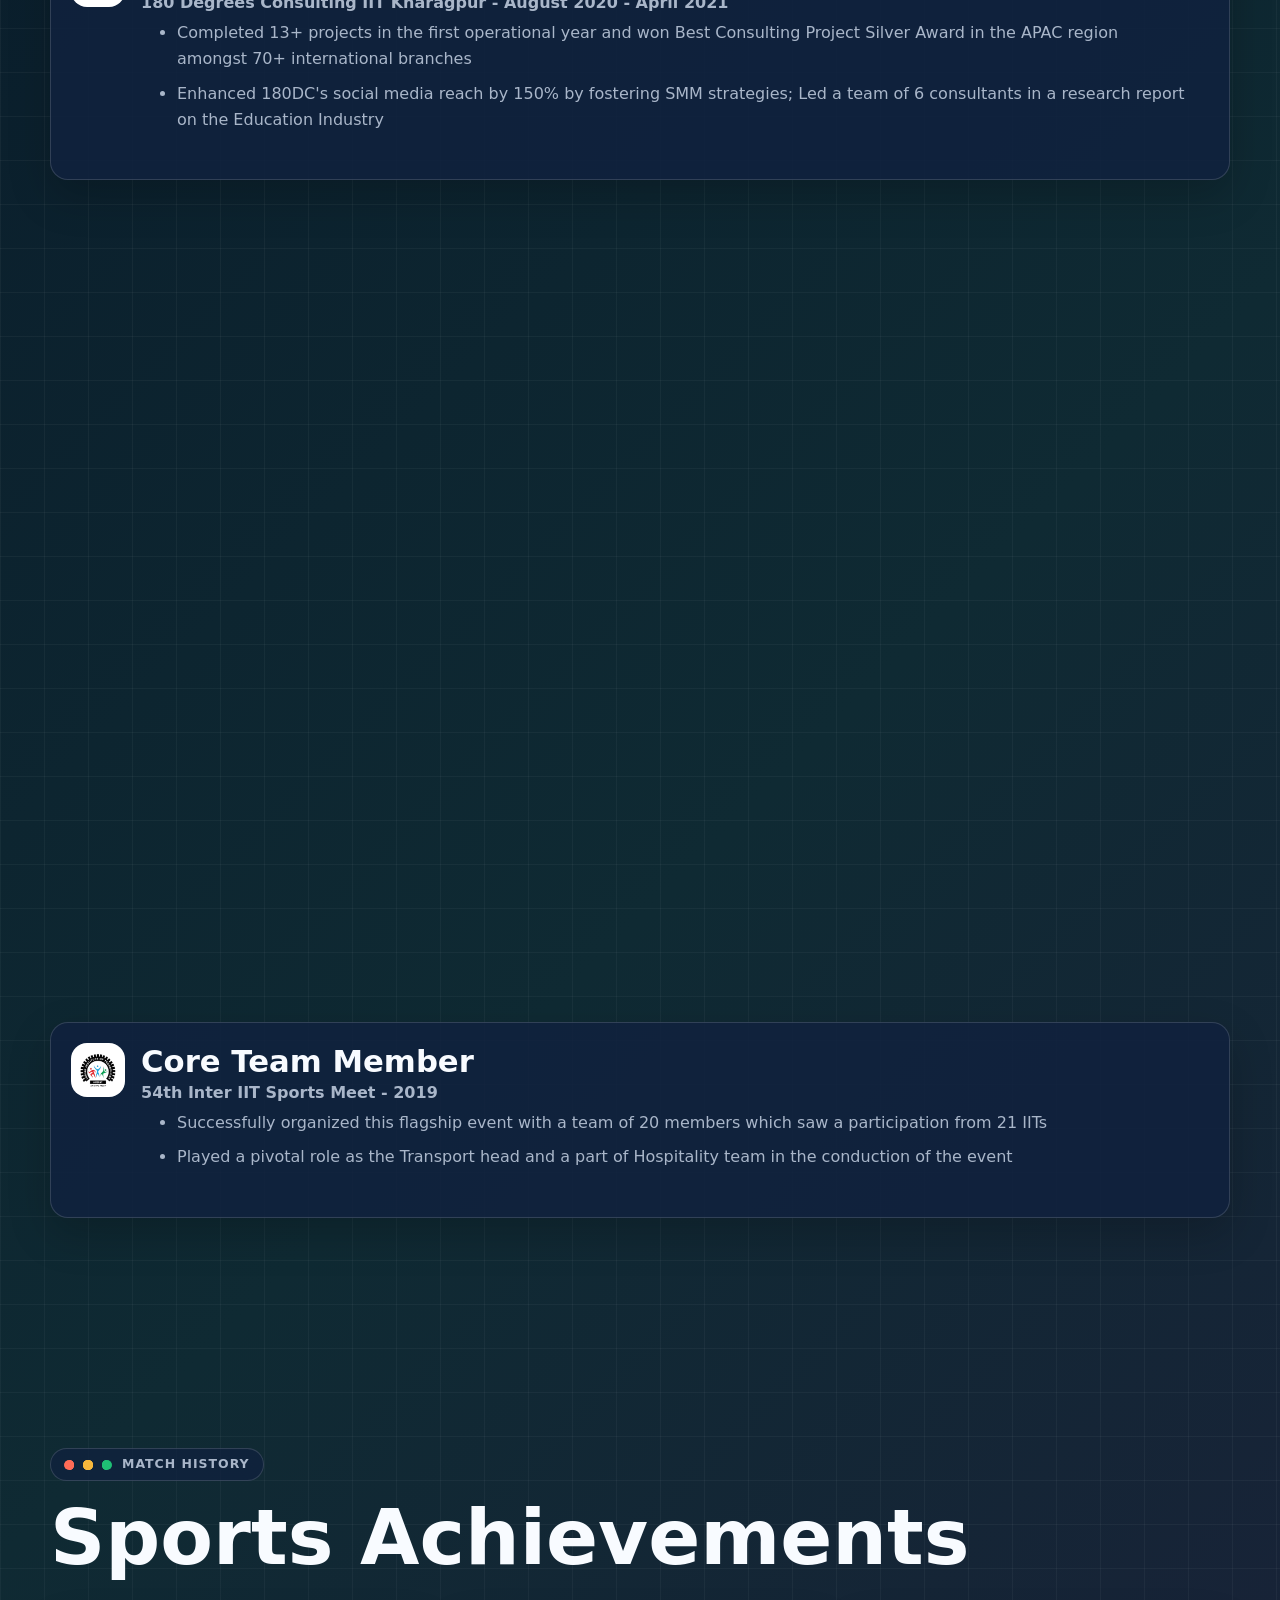
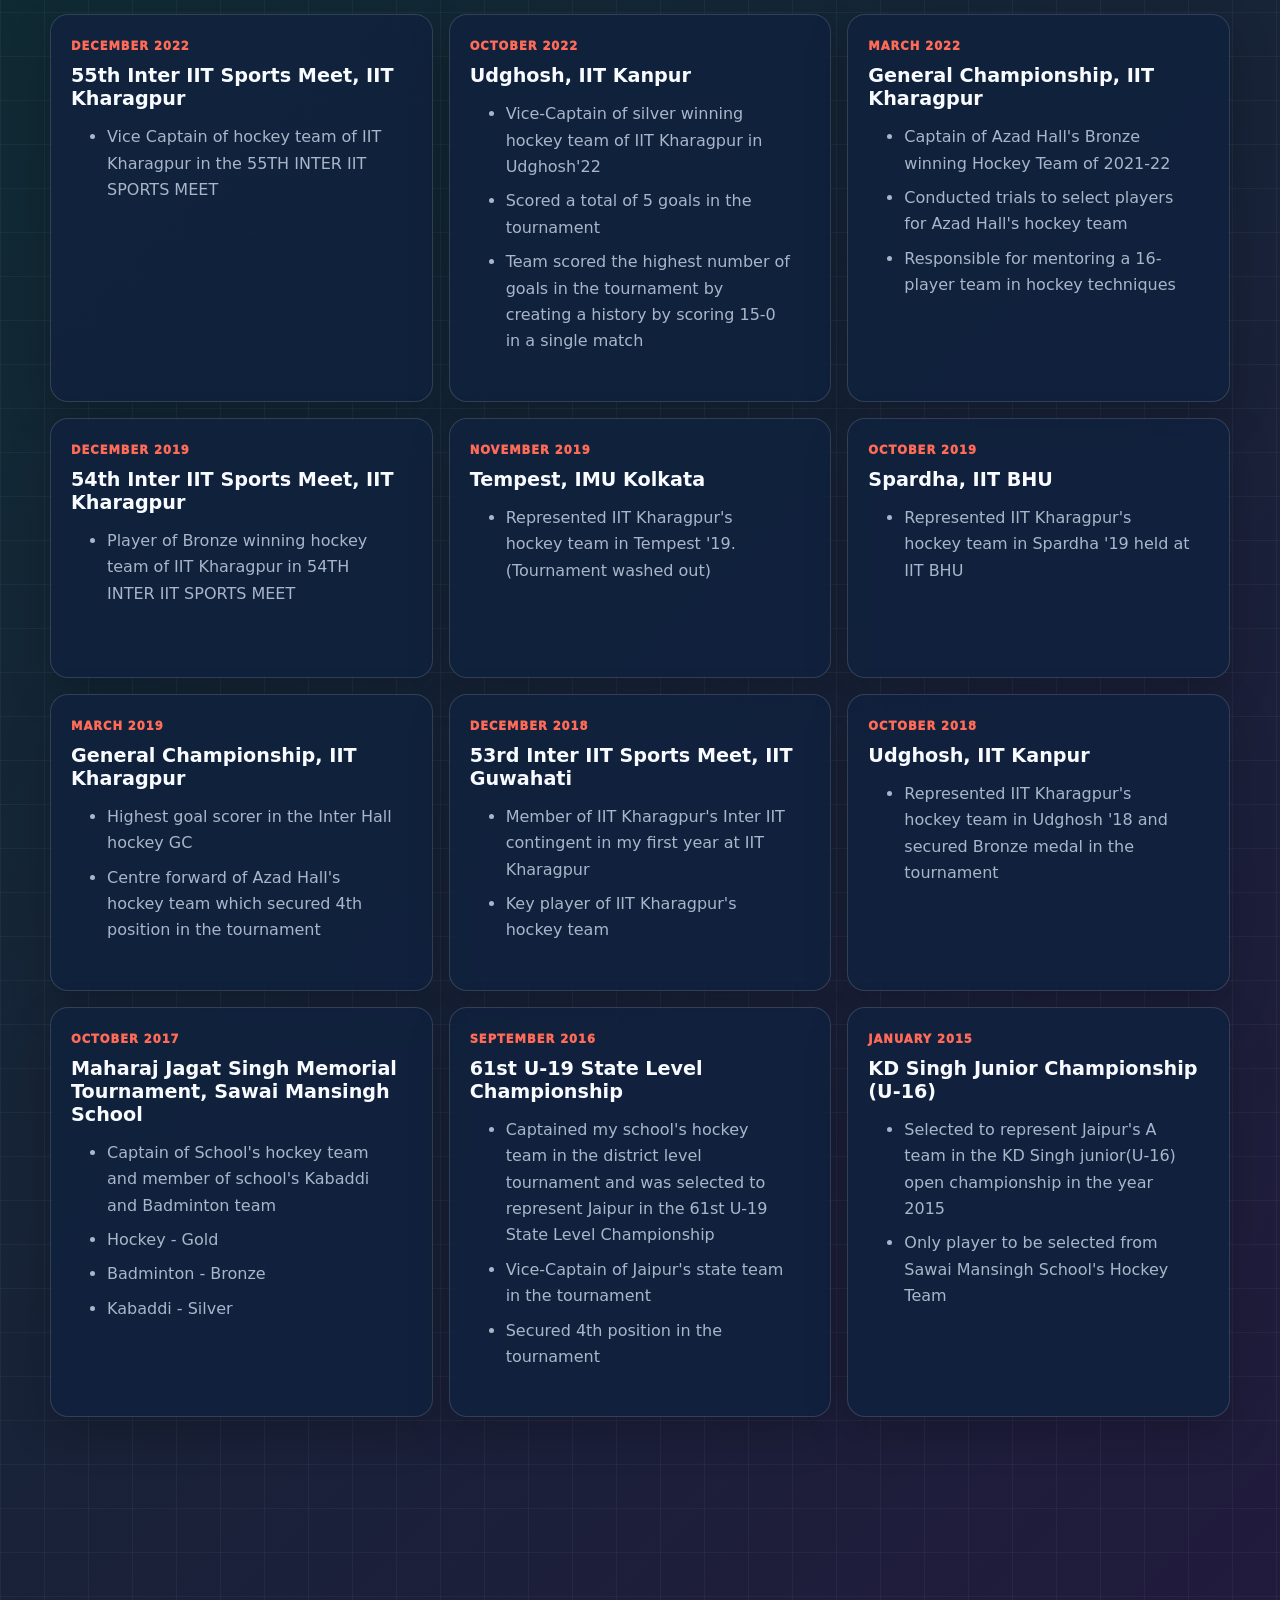
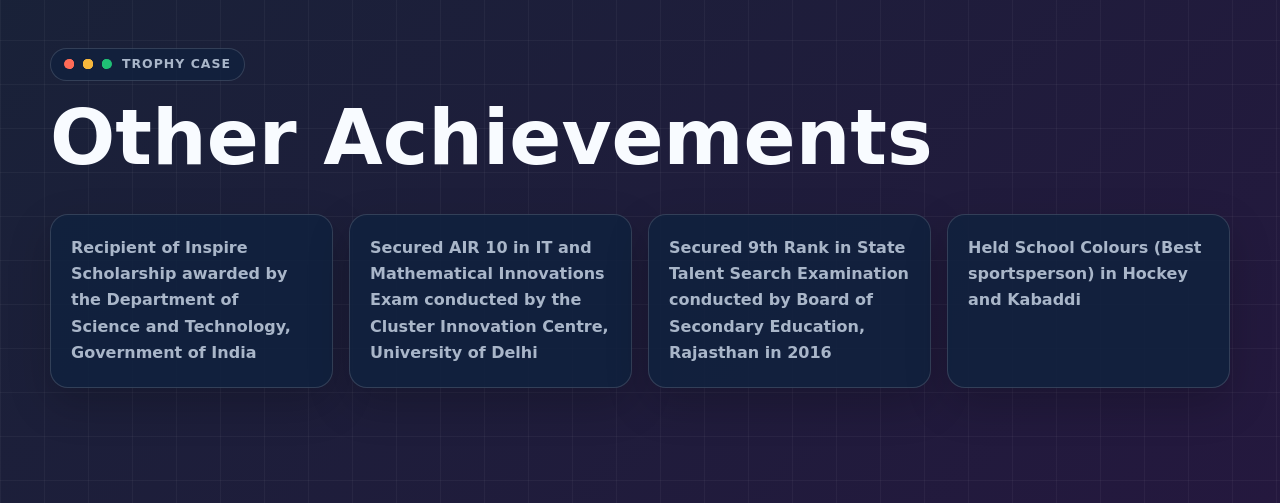
==== commit 308fd4e2: "Add section and contact icons" ====
--- a/extracurricular.html
+++ b/extracurricular.html
@@ -52,6 +52,16 @@
   <main>
     <section class="arena-hero" id="hero">
       <div class="container reveal visible">
+        <div class="page-hero-logo logo-trophy" aria-hidden="true">
+          <svg viewBox="0 0 24 24" fill="none" stroke="currentColor" stroke-width="2.2" stroke-linecap="round" stroke-linejoin="round">
+            <path d="M6 9H4.5a2.5 2.5 0 0 1 0-5H6" />
+            <path d="M18 9h1.5a2.5 2.5 0 0 0 0-5H18" />
+            <path d="M4 22h16" />
+            <path d="M10 14.66V17c0 .55-.47.98-.97 1.21A3.5 3.5 0 0 0 7 21" />
+            <path d="M14 14.66V17c0 .55.47.98.97 1.21A3.5 3.5 0 0 1 17 21" />
+            <path d="M18 2H6v7a6 6 0 0 0 12 0V2Z" />
+          </svg>
+        </div>
         <span class="section-kicker">Bonus world unlocked</span>
         <h1>Beyond Work</h1>
         <p>Leadership, Sports Excellence & Achievements</p>
--- a/shared.css
+++ b/shared.css
@@ -578,6 +578,89 @@
   line-height: 1.75;
 }
 
+.section-card {
+  display: flex;
+  flex-direction: column;
+  align-items: center;
+  text-align: center;
+}
+
+.section-card .cta-row {
+  justify-content: center;
+}
+
+.section-logo,
+.page-hero-logo,
+.toolbar-icon {
+  display: inline-grid;
+  place-items: center;
+  border: 1px solid var(--line);
+  background:
+    linear-gradient(145deg, color-mix(in srgb, currentColor 13%, var(--panel)), color-mix(in srgb, var(--panel) 86%, transparent));
+  box-shadow: var(--shadow-soft);
+}
+
+.section-logo {
+  width: clamp(78px, 9vw, 104px);
+  height: clamp(78px, 9vw, 104px);
+  margin-bottom: 22px;
+  border-radius: 26px;
+}
+
+.section-logo svg {
+  width: clamp(40px, 4.6vw, 54px);
+  height: clamp(40px, 4.6vw, 54px);
+}
+
+.logo-document { color: var(--violet); }
+.logo-trophy { color: #64ffda; }
+
+.contact-links {
+  display: flex;
+  flex-wrap: wrap;
+  justify-content: center;
+  gap: clamp(14px, 2.5vw, 22px);
+  margin: 34px 0 26px;
+}
+
+.contact-link {
+  width: clamp(72px, 8vw, 94px);
+  height: clamp(72px, 8vw, 94px);
+  display: inline-grid;
+  place-items: center;
+  border: 1px solid var(--line);
+  border-radius: 24px;
+  color: var(--ink);
+  background: color-mix(in srgb, var(--panel) 88%, transparent);
+  box-shadow: var(--shadow-soft);
+  transition: transform 180ms ease, box-shadow 180ms ease, color 180ms ease, border-color 180ms ease;
+}
+
+.contact-link svg {
+  width: clamp(30px, 3.6vw, 40px);
+  height: clamp(30px, 3.6vw, 40px);
+}
+
+.contact-link:hover {
+  transform: translateY(-4px);
+  box-shadow: var(--shadow);
+}
+
+.contact-github:hover {
+  color: var(--coral);
+  border-color: color-mix(in srgb, var(--coral) 52%, var(--line));
+}
+
+.contact-linkedin:hover {
+  color: var(--blue);
+  border-color: color-mix(in srgb, var(--blue) 52%, var(--line));
+}
+
+.contact-mail:hover {
+  color: var(--green);
+  border-color: color-mix(in srgb, var(--green) 52%, var(--line));
+}
+
 .approach-grid {
   display: grid;
   grid-template-columns: repeat(2, 1fr);
@@ -879,6 +962,22 @@
 
 .arena-hero .container { position: relative; z-index: 1; }
 
+.page-hero-logo {
+  width: clamp(82px, 10vw, 116px);
+  height: clamp(82px, 10vw, 116px);
+  margin-bottom: 24px;
+  border-radius: 30px;
+  color: #64ffda;
+  background: rgba(100, 255, 218, 0.1);
+  border-color: rgba(100, 255, 218, 0.28);
+  box-shadow: 0 26px 70px rgba(0, 0, 0, 0.28);
+}
+
+.page-hero-logo svg {
+  width: clamp(46px, 5vw, 64px);
+  height: clamp(46px, 5vw, 64px);
+}
+
 .arena-hero h1 {
   max-width: 850px;
   margin: 14px 0 0;
@@ -964,6 +1063,25 @@
   justify-content: space-between;
   gap: 14px;
   border-bottom: 1px solid var(--line);
+}
+
+.toolbar-title {
+  display: flex;
+  align-items: center;
+  gap: 12px;
+  margin-bottom: 8px;
+}
+
+.toolbar-icon {
+  width: 46px;
+  height: 46px;
+  flex: 0 0 46px;
+  border-radius: 14px;
+}
+
+.toolbar-icon svg {
+  width: 25px;
+  height: 25px;
 }
 
 .resume-toolbar h1 {
@@ -1109,5 +1227,14 @@
     flex-direction: column;
   }
 
+  .resume-toolbar {
+    align-items: flex-start;
+    flex-direction: column;
+  }
+
+  .toolbar-title {
+    align-items: flex-start;
+  }
+
   .date-pill { white-space: normal; }
 }
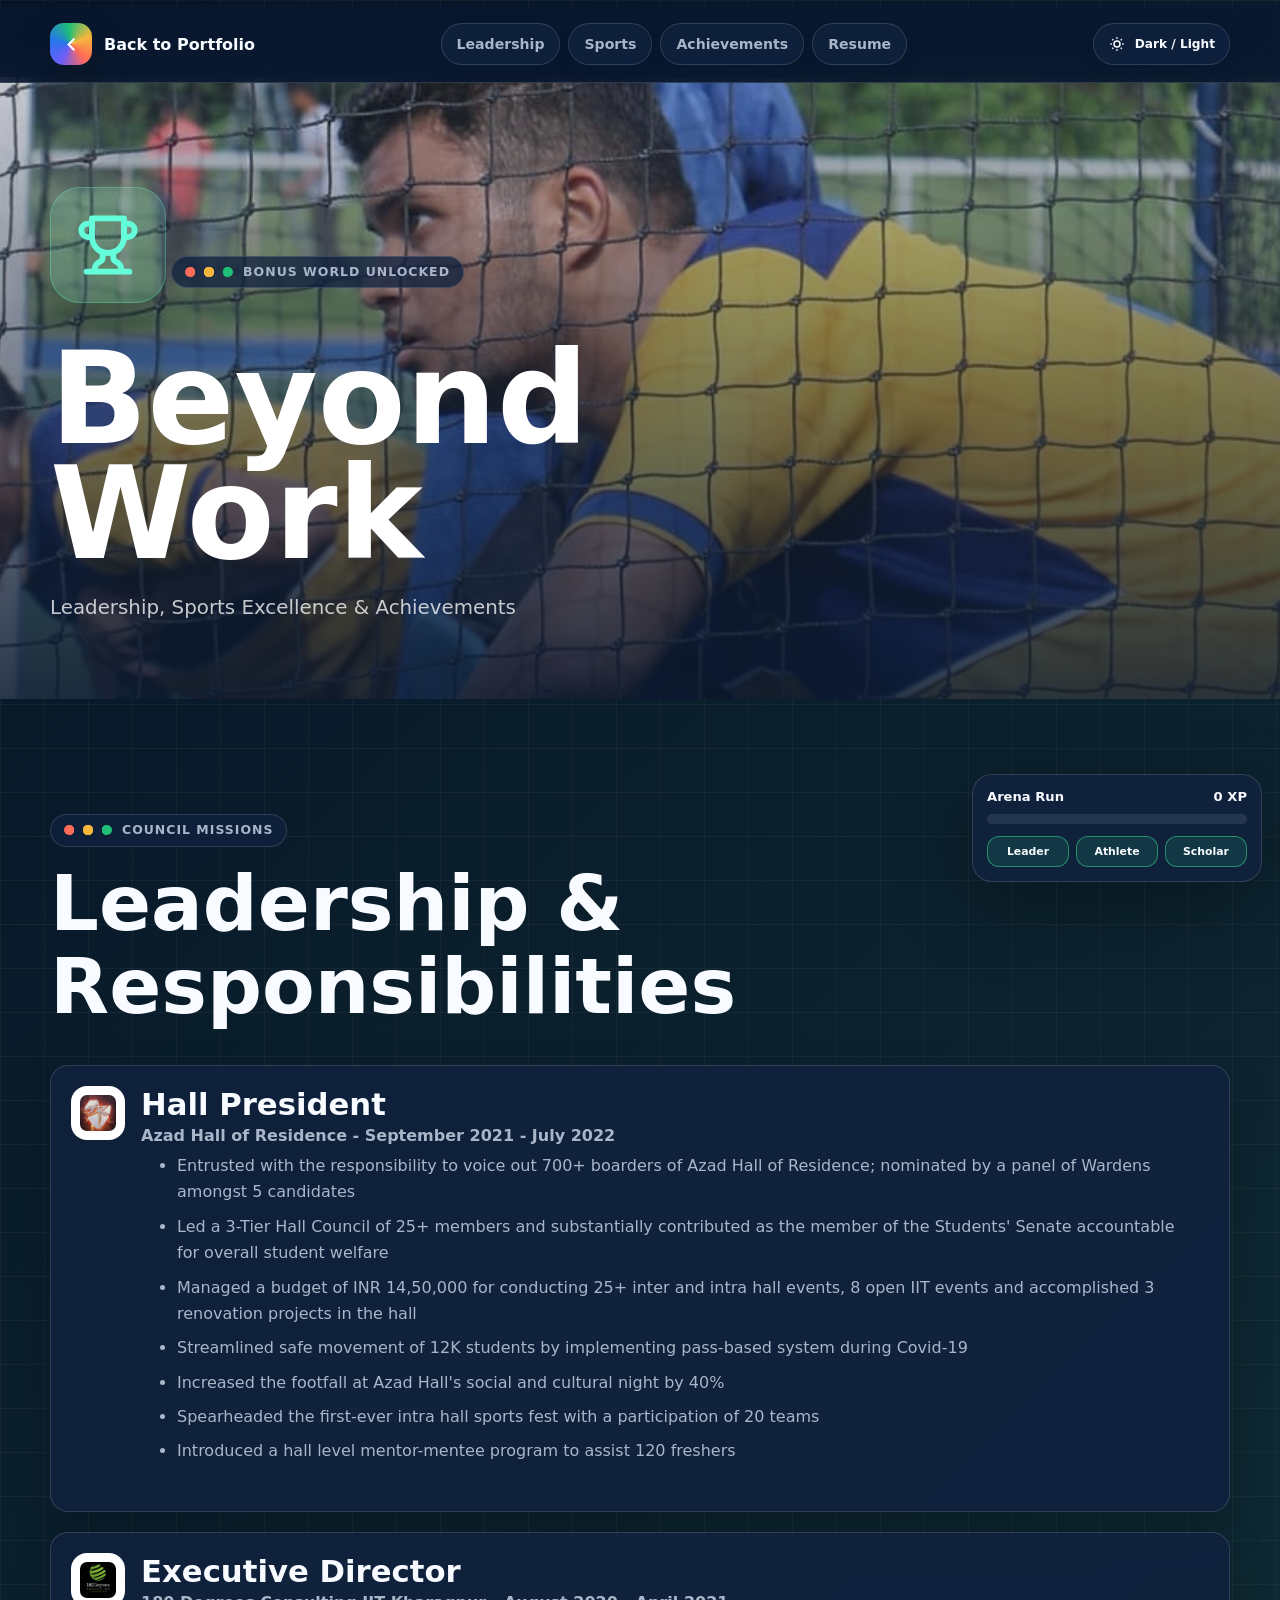
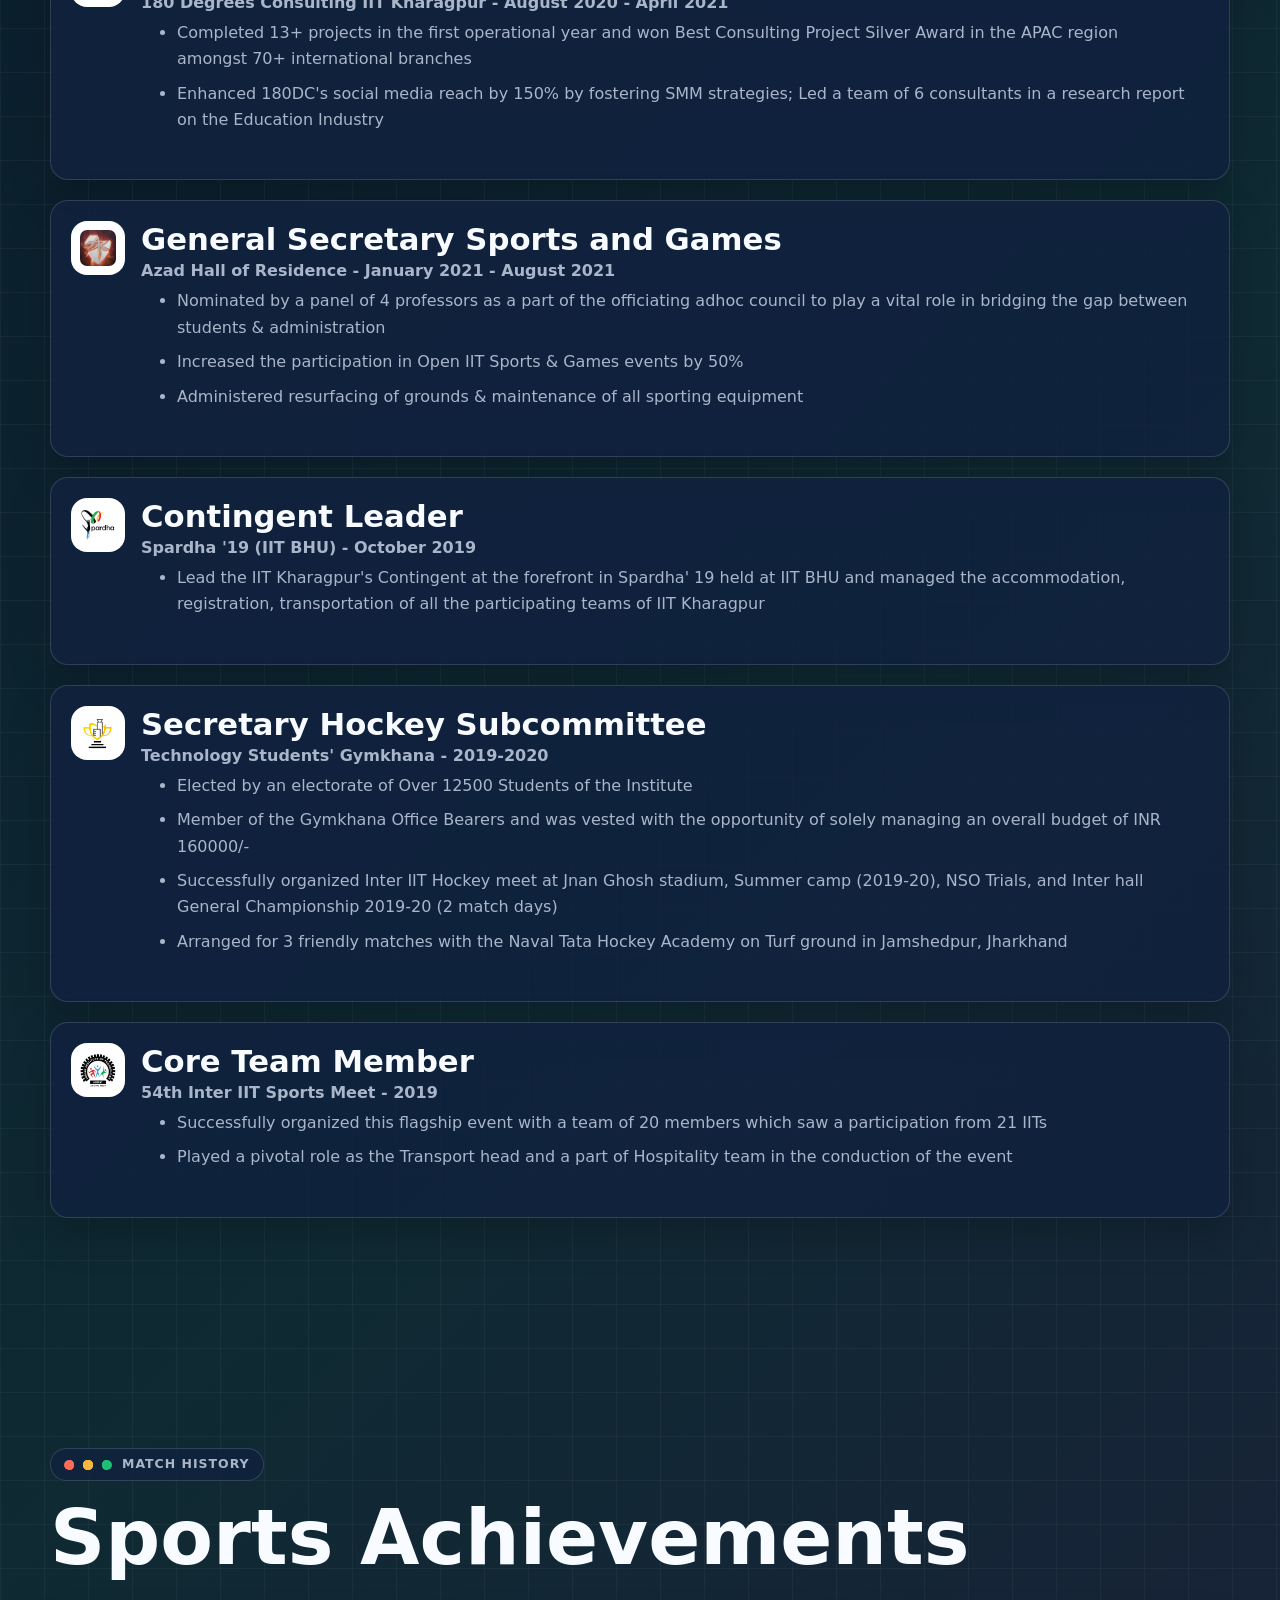
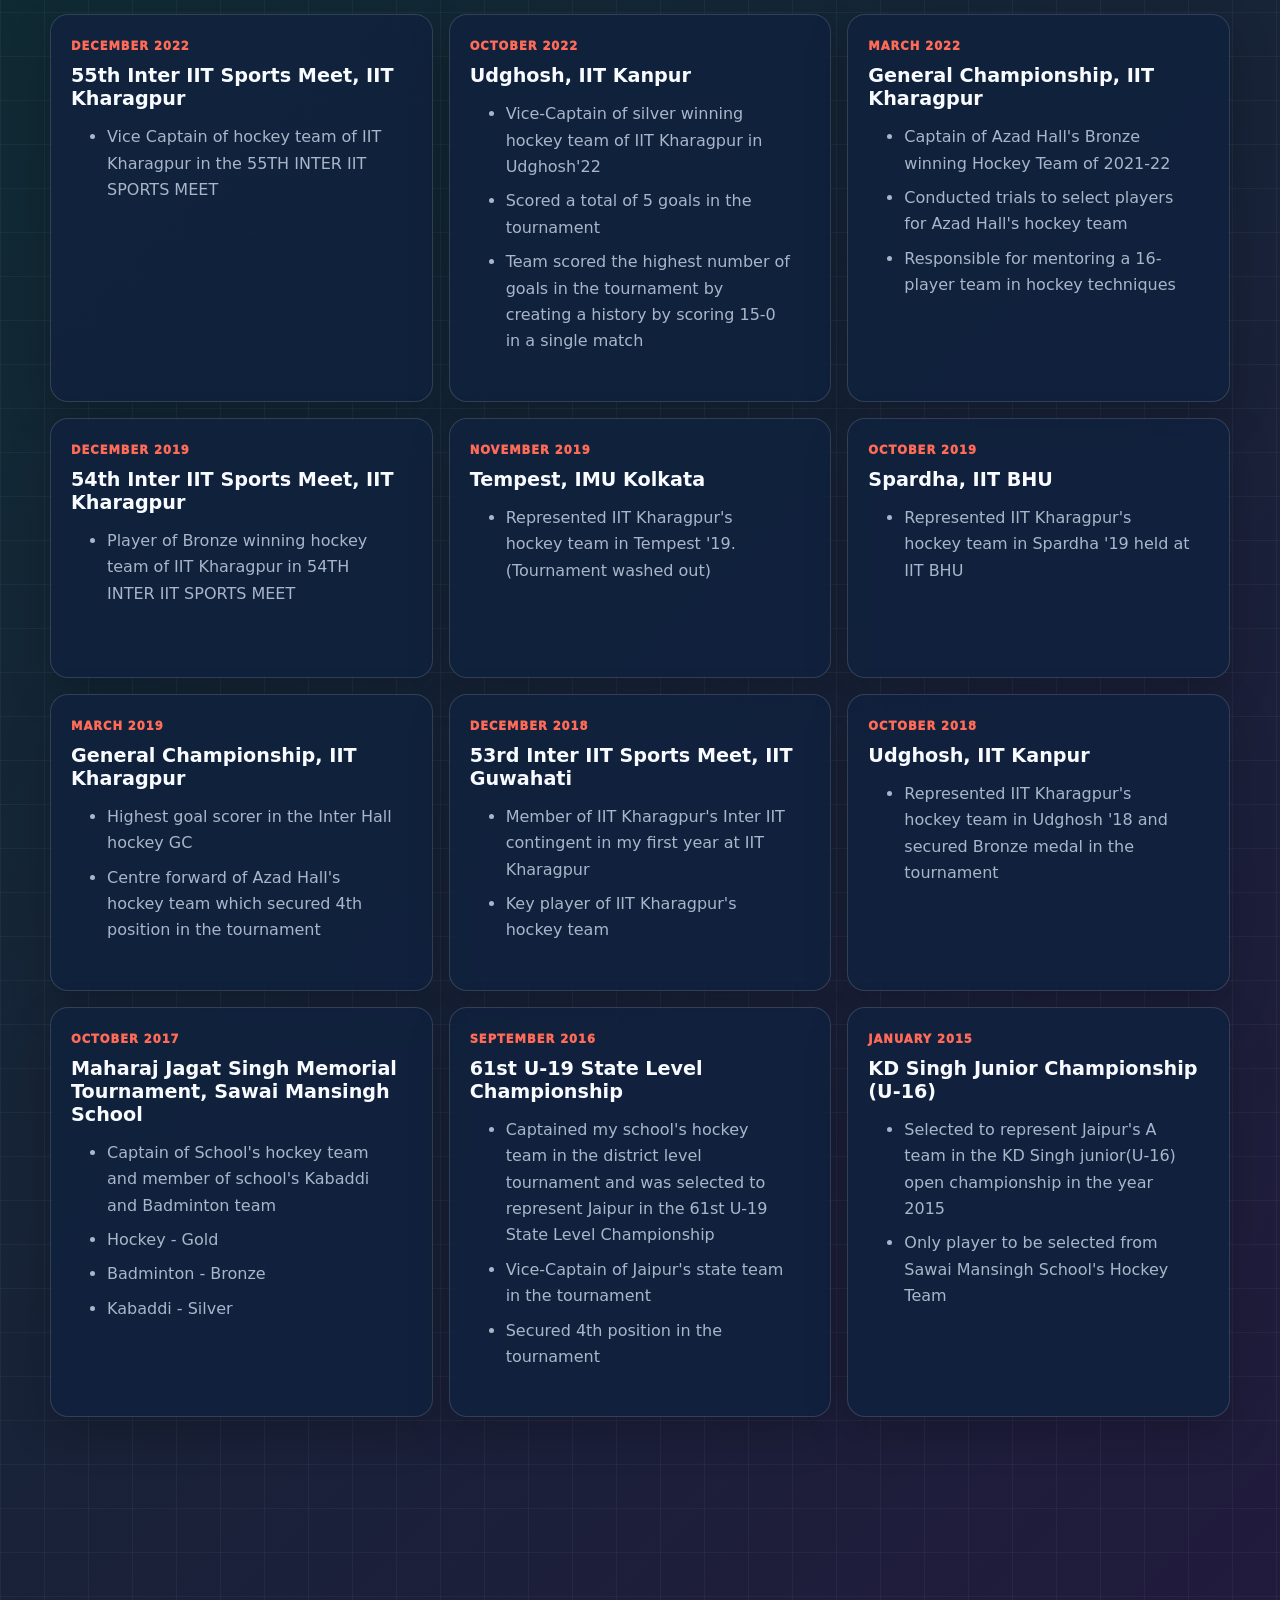
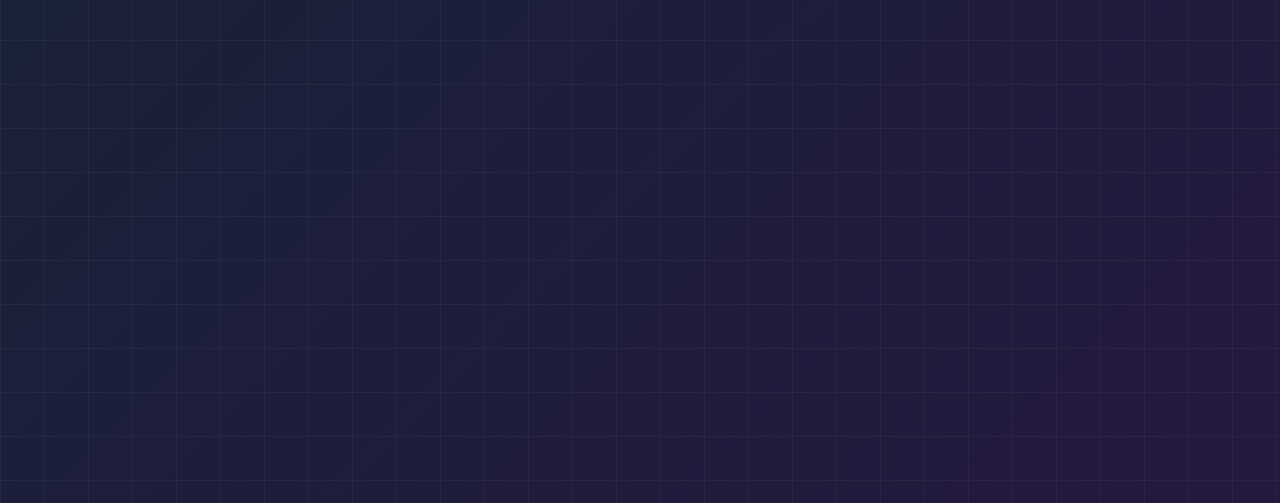
==== commit be30cd1f: "Update theme toggle and Airlearn copy" ====
--- a/extracurricular.html
+++ b/extracurricular.html
@@ -29,8 +29,9 @@
         <a href="./resume.html">Resume</a>
       </nav>
       <div style="display:flex;gap:8px;align-items:center">
-        <button class="icon-button" type="button" data-theme-toggle aria-label="Toggle theme">
+        <button class="icon-button theme-toggle" type="button" data-theme-toggle aria-label="Toggle dark/light mode" title="Dark / Light mode">
           <svg viewBox="0 0 24 24" fill="none" stroke="currentColor" stroke-width="2"><path d="M12 3v2m0 14v2m9-9h-2M5 12H3m15.36-6.36-1.42 1.42M7.05 16.95l-1.41 1.41m12.72 0-1.42-1.41M7.05 7.05 5.64 5.64"/><circle cx="12" cy="12" r="4"/></svg>
+          <span>Dark / Light</span>
         </button>
         <button class="menu-toggle" type="button" data-menu-toggle aria-label="Open menu">
           <svg viewBox="0 0 24 24" fill="none" stroke="currentColor" stroke-width="2.2"><path d="M4 7h16M4 12h16M4 17h16"/></svg>
--- a/shared.css
+++ b/shared.css
@@ -182,6 +182,20 @@
   cursor: pointer;
 }
 
+.theme-toggle {
+  min-width: 0;
+  padding: 0 14px;
+  cursor: pointer;
+}
+
+.theme-toggle span {
+  font-size: 0.76rem;
+  font-weight: 900;
+  letter-spacing: 0;
+  line-height: 1;
+  white-space: nowrap;
+}
+
 .menu-toggle svg,
 .icon-button svg,
 .chip-button svg,
@@ -518,36 +532,6 @@
   font-weight: 900;
   text-transform: uppercase;
   letter-spacing: 0.06em;
-}
-
-.mission-strip {
-  display: grid;
-  grid-template-columns: repeat(4, 1fr);
-  gap: 14px;
-  margin-top: 24px;
-}
-
-.mission {
-  min-height: 132px;
-  padding: 18px;
-  border: 1px solid var(--line);
-  border-radius: 18px;
-  background: color-mix(in srgb, var(--panel) 84%, transparent);
-  box-shadow: var(--shadow-soft);
-}
-
-.mission span {
-  color: var(--muted);
-  font-size: 0.75rem;
-  font-weight: 950;
-  text-transform: uppercase;
-  letter-spacing: 0.08em;
-}
-
-.mission strong {
-  display: block;
-  margin-top: 18px;
-  font-size: clamp(1.3rem, 3vw, 2.4rem);
 }
 
 .two-column {
@@ -1180,7 +1164,6 @@
     grid-template-columns: 1fr;
   }
 
-  .mission-strip,
   .skills-grid,
   .achievement-grid {
     grid-template-columns: repeat(2, 1fr);
@@ -1214,7 +1197,6 @@
   .navlinks.open { display: grid; grid-template-columns: 1fr 1fr; }
   .navlinks a { min-height: 42px; }
   .hero { min-height: auto; }
-  .mission-strip,
   .skills-grid,
   .achievement-grid,
   .project-gallery,
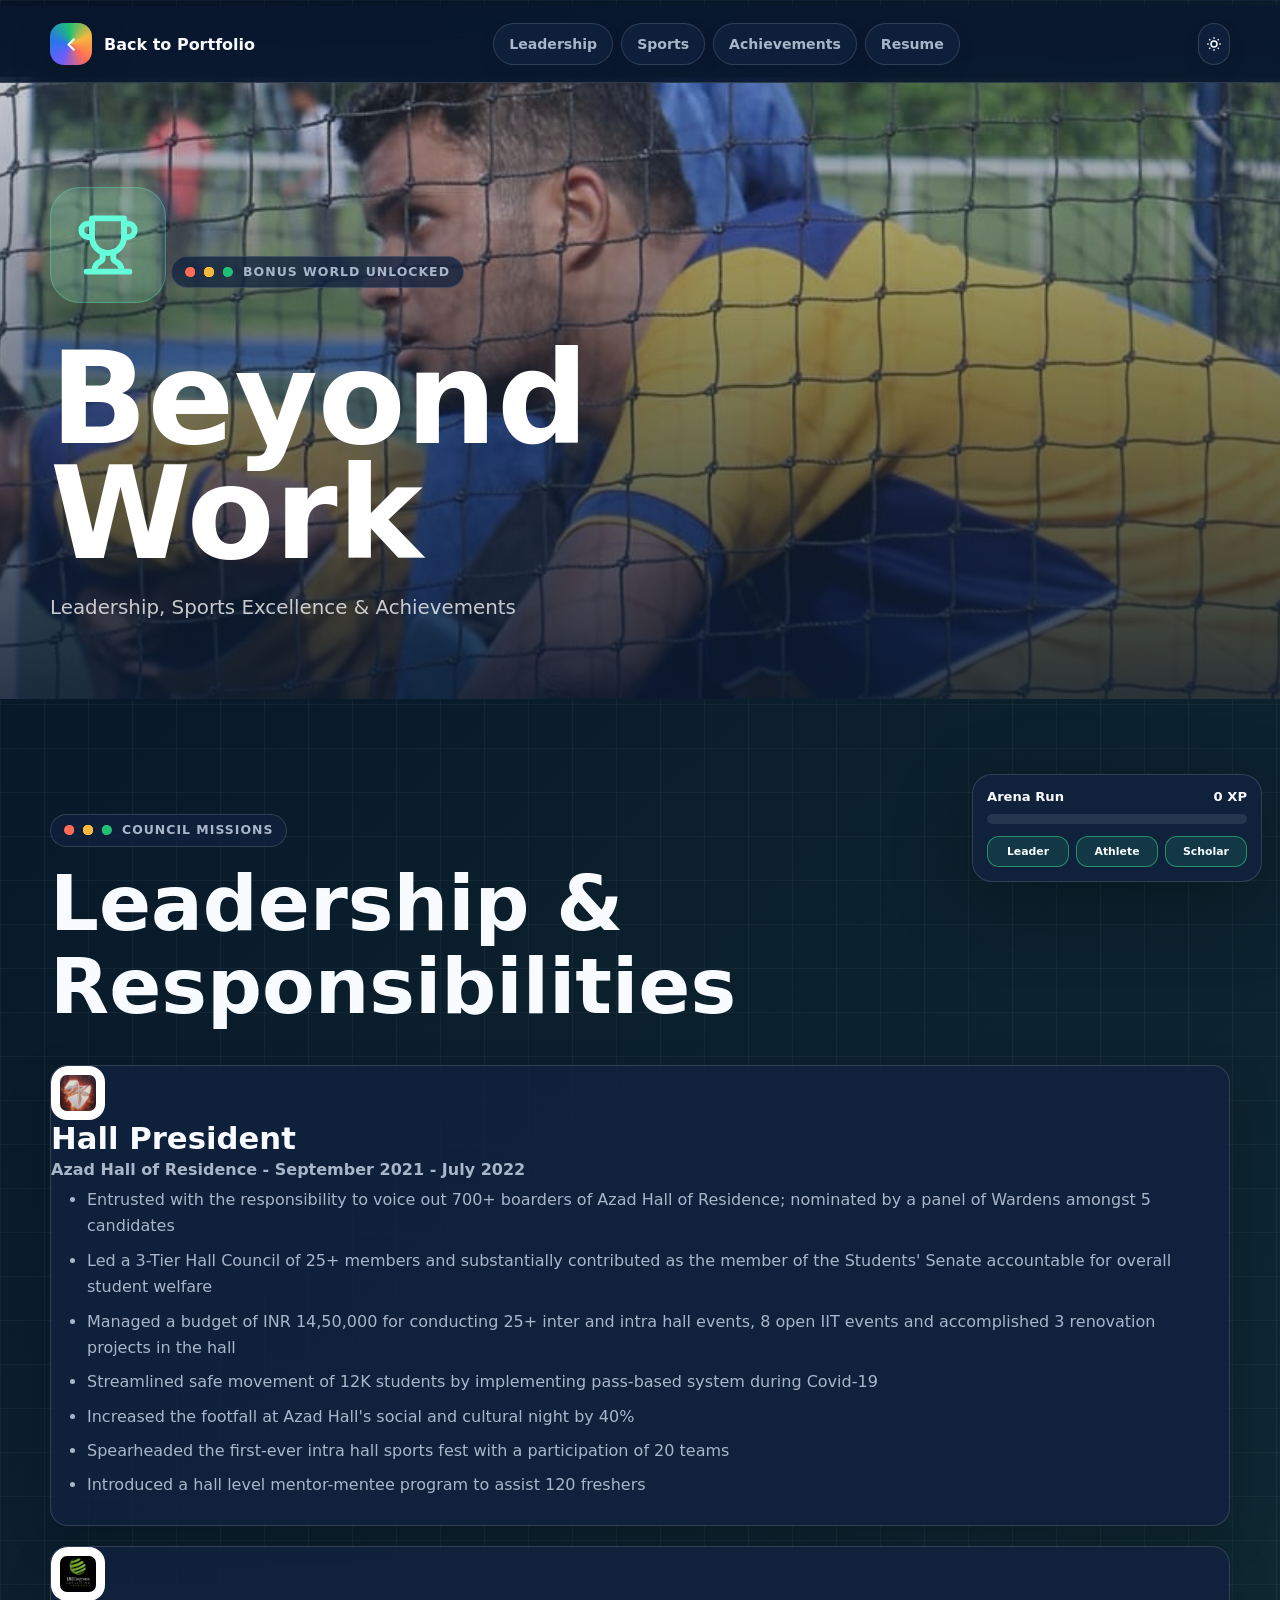
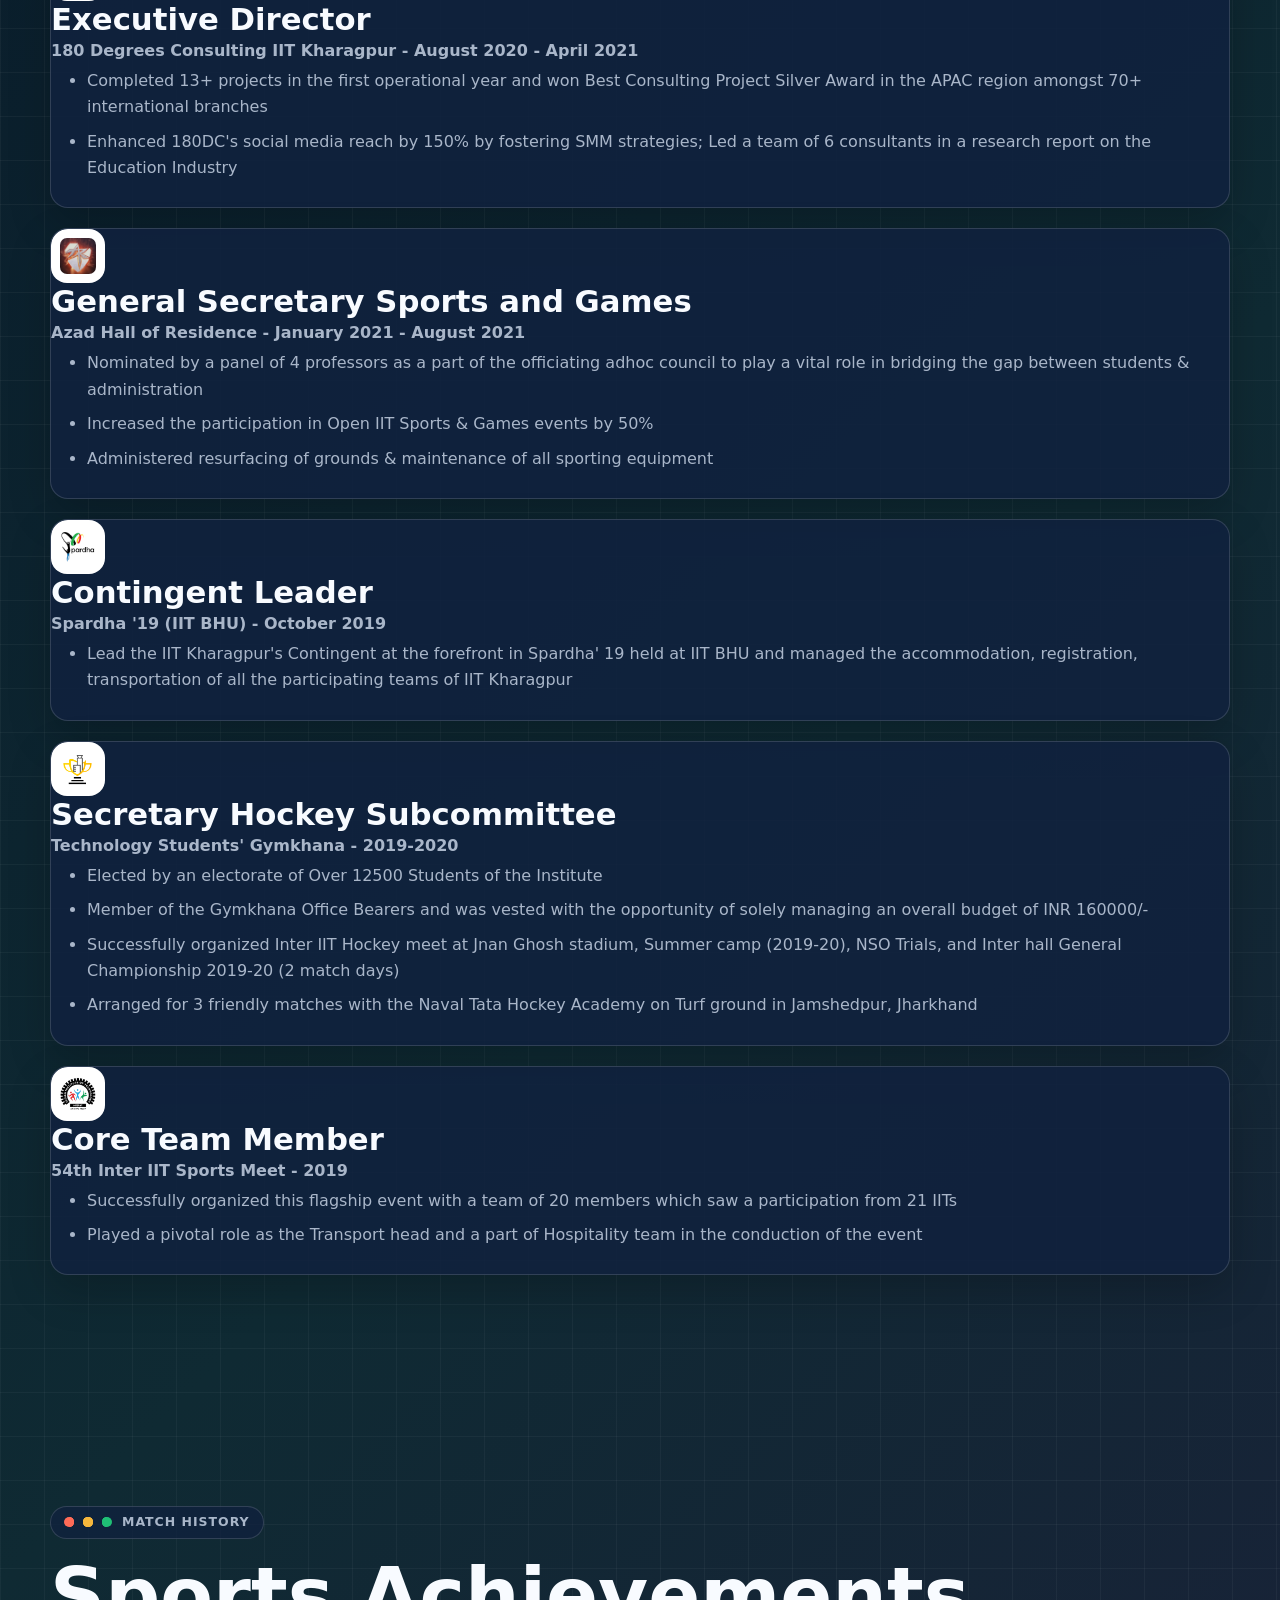
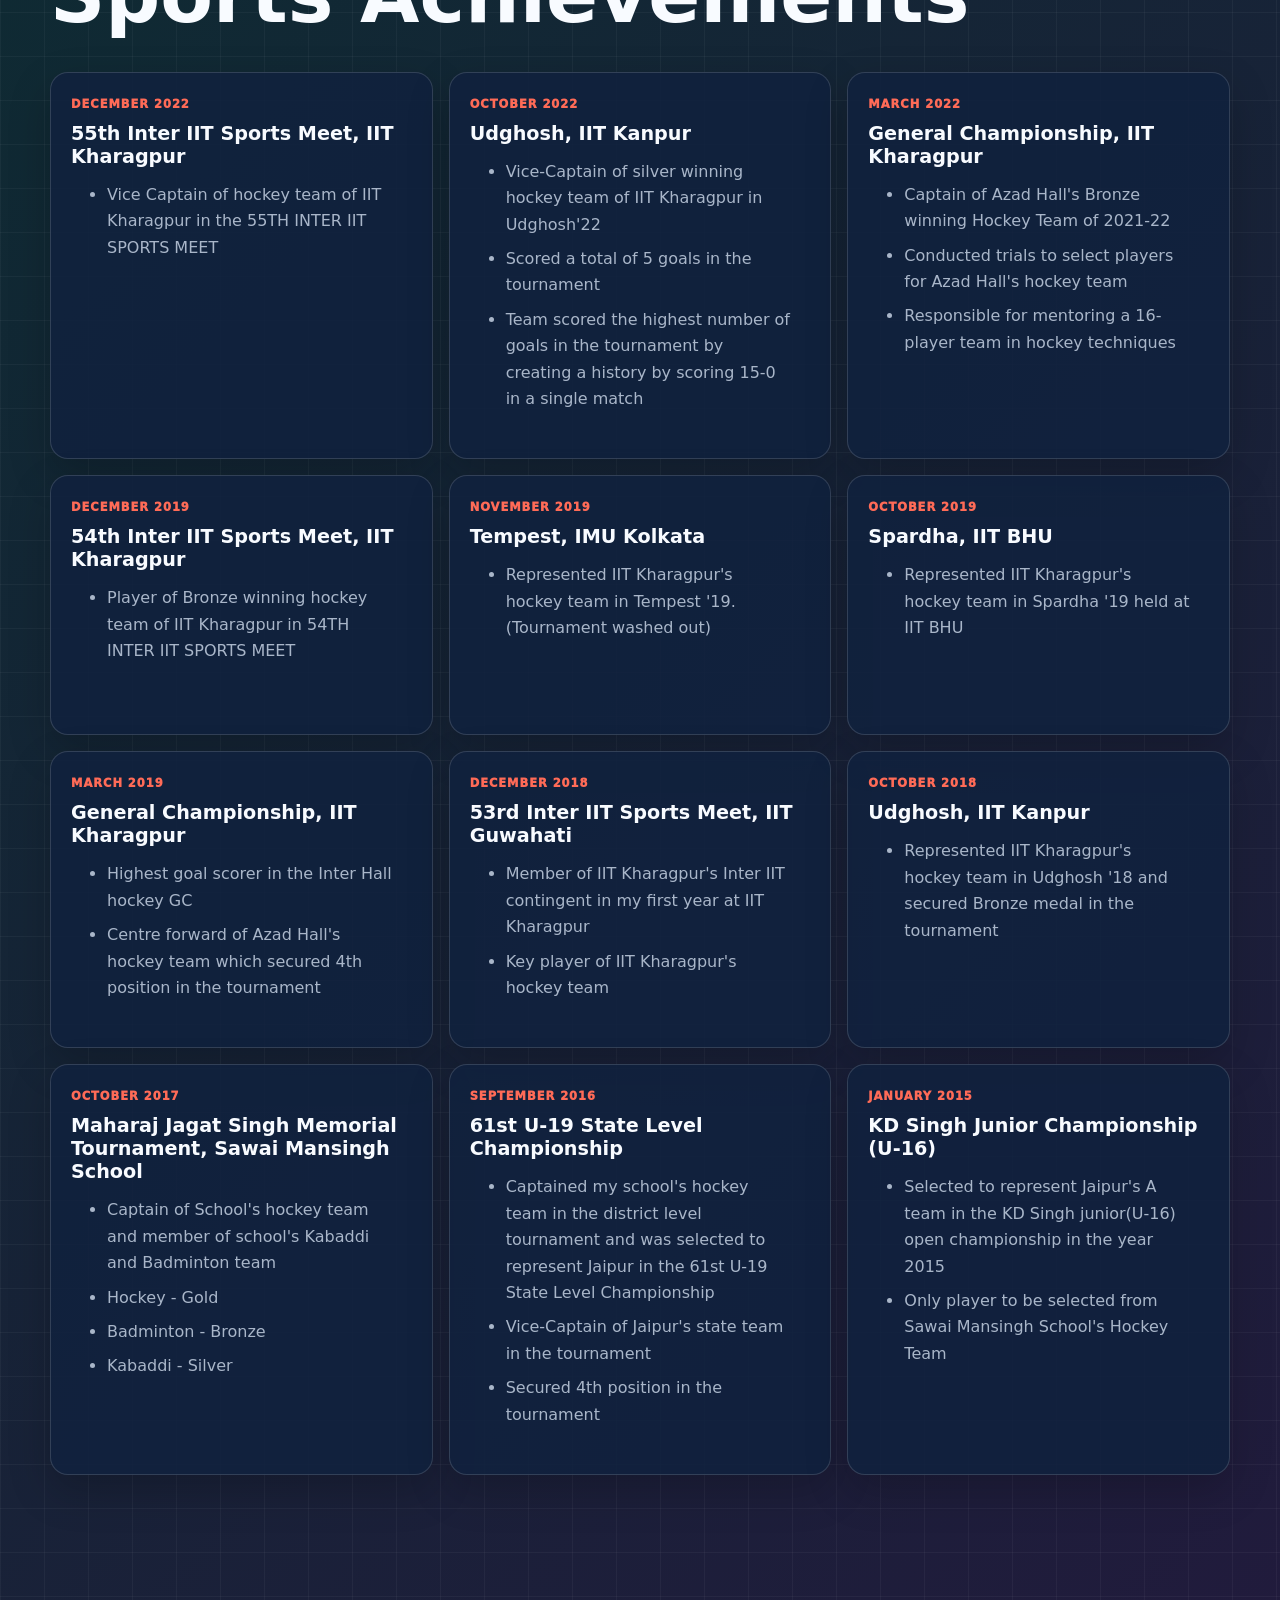
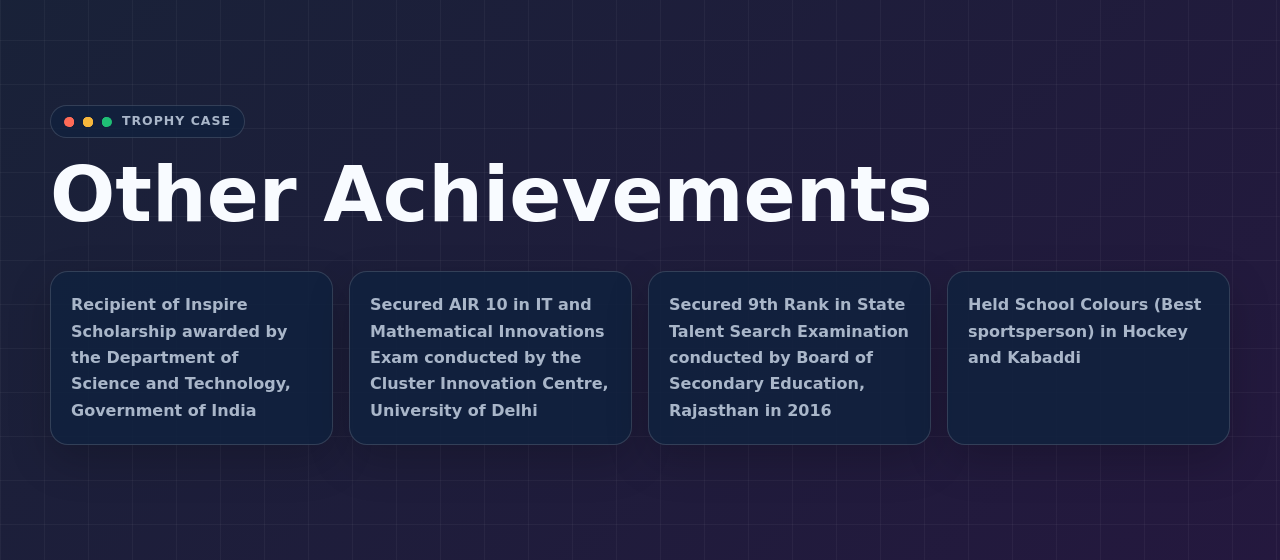
==== commit a9cc0517: "Collapse experience and internship cards" ====
--- a/extracurricular.html
+++ b/extracurricular.html
@@ -29,9 +29,8 @@
         <a href="./resume.html">Resume</a>
       </nav>
       <div style="display:flex;gap:8px;align-items:center">
-        <button class="icon-button theme-toggle" type="button" data-theme-toggle aria-label="Toggle dark/light mode" title="Dark / Light mode">
+        <button class="icon-button" type="button" data-theme-toggle aria-label="Toggle theme">
           <svg viewBox="0 0 24 24" fill="none" stroke="currentColor" stroke-width="2"><path d="M12 3v2m0 14v2m9-9h-2M5 12H3m15.36-6.36-1.42 1.42M7.05 16.95l-1.41 1.41m12.72 0-1.42-1.41M7.05 7.05 5.64 5.64"/><circle cx="12" cy="12" r="4"/></svg>
-          <span>Dark / Light</span>
         </button>
         <button class="menu-toggle" type="button" data-menu-toggle aria-label="Open menu">
           <svg viewBox="0 0 24 24" fill="none" stroke="currentColor" stroke-width="2.2"><path d="M4 7h16M4 12h16M4 17h16"/></svg>
--- a/shared.css
+++ b/shared.css
@@ -182,20 +182,6 @@
   cursor: pointer;
 }
 
-.theme-toggle {
-  min-width: 0;
-  padding: 0 14px;
-  cursor: pointer;
-}
-
-.theme-toggle span {
-  font-size: 0.76rem;
-  font-weight: 900;
-  letter-spacing: 0;
-  line-height: 1;
-  white-space: nowrap;
-}
-
 .menu-toggle svg,
 .icon-button svg,
 .chip-button svg,
@@ -771,13 +757,16 @@
 }
 
 .project-mini {
+  position: relative;
   border: 1px solid var(--line);
   border-radius: 17px;
   background: color-mix(in srgb, var(--panel-2) 76%, transparent);
   overflow: hidden;
+  transition: transform 180ms ease, border-color 180ms ease, box-shadow 180ms ease;
 }
 
 .project-mini summary {
+  position: relative;
   list-style: none;
   cursor: pointer;
   padding: 16px;
@@ -786,6 +775,7 @@
   justify-content: space-between;
   gap: 16px;
   font-weight: 950;
+  transition: padding 180ms ease, background 180ms ease;
 }
 
 .project-summary-main {
@@ -808,6 +798,40 @@
 
 .project-mini summary::-webkit-details-marker { display: none; }
 
+.project-mini:not([open]):hover {
+  transform: translateY(-3px);
+  border-color: color-mix(in srgb, var(--green) 48%, var(--line));
+  box-shadow: var(--shadow-soft);
+}
+
+.project-mini:not([open]) summary:hover {
+  padding-bottom: 34px;
+  background: color-mix(in srgb, var(--green) 8%, transparent);
+}
+
+.project-mini:not([open]) summary::after,
+.timeline-card:not([open]) summary::after {
+  content: "Tap to view more";
+  position: absolute;
+  right: 16px;
+  bottom: 8px;
+  opacity: 0;
+  transform: translateY(5px);
+  color: var(--green);
+  font-size: 0.72rem;
+  font-weight: 950;
+  text-transform: uppercase;
+  letter-spacing: 0.04em;
+  pointer-events: none;
+  transition: opacity 180ms ease, transform 180ms ease;
+}
+
+.project-mini:not([open]) summary:hover::after,
+.timeline-card:not([open]) summary:hover::after {
+  opacity: 1;
+  transform: translateY(0);
+}
+
 .project-mini summary span {
   color: var(--muted);
   font-size: 0.82rem;
@@ -834,13 +858,42 @@
 }
 
 .timeline-card {
+  position: relative;
+  padding: 0;
+  overflow: hidden;
+  transition: transform 180ms ease, border-color 180ms ease, box-shadow 180ms ease;
+}
+
+.timeline-card .logo { width: 54px; height: 54px; border-radius: 16px; }
+
+.timeline-card summary {
+  position: relative;
+  list-style: none;
+  cursor: pointer;
   padding: 20px;
   display: grid;
   grid-template-columns: auto 1fr;
   gap: 16px;
-}
-
-.timeline-card .logo { width: 54px; height: 54px; border-radius: 16px; }
+  align-items: center;
+  transition: padding 180ms ease, background 180ms ease;
+}
+
+.timeline-card summary::-webkit-details-marker { display: none; }
+
+.timeline-card:not([open]):hover {
+  transform: translateY(-3px);
+  border-color: color-mix(in srgb, var(--green) 48%, var(--line));
+  box-shadow: var(--shadow-soft);
+}
+
+.timeline-card:not([open]) summary:hover {
+  padding-bottom: 38px;
+  background: color-mix(in srgb, var(--green) 8%, transparent);
+}
+
+.timeline-card > ul {
+  padding: 0 20px 22px 98px;
+}
 
 .skills-grid {
   display: grid;
@@ -1209,6 +1262,10 @@
     flex-direction: column;
   }
 
+  .timeline-card > ul {
+    padding: 0 18px 20px 24px;
+  }
+
   .resume-toolbar {
     align-items: flex-start;
     flex-direction: column;
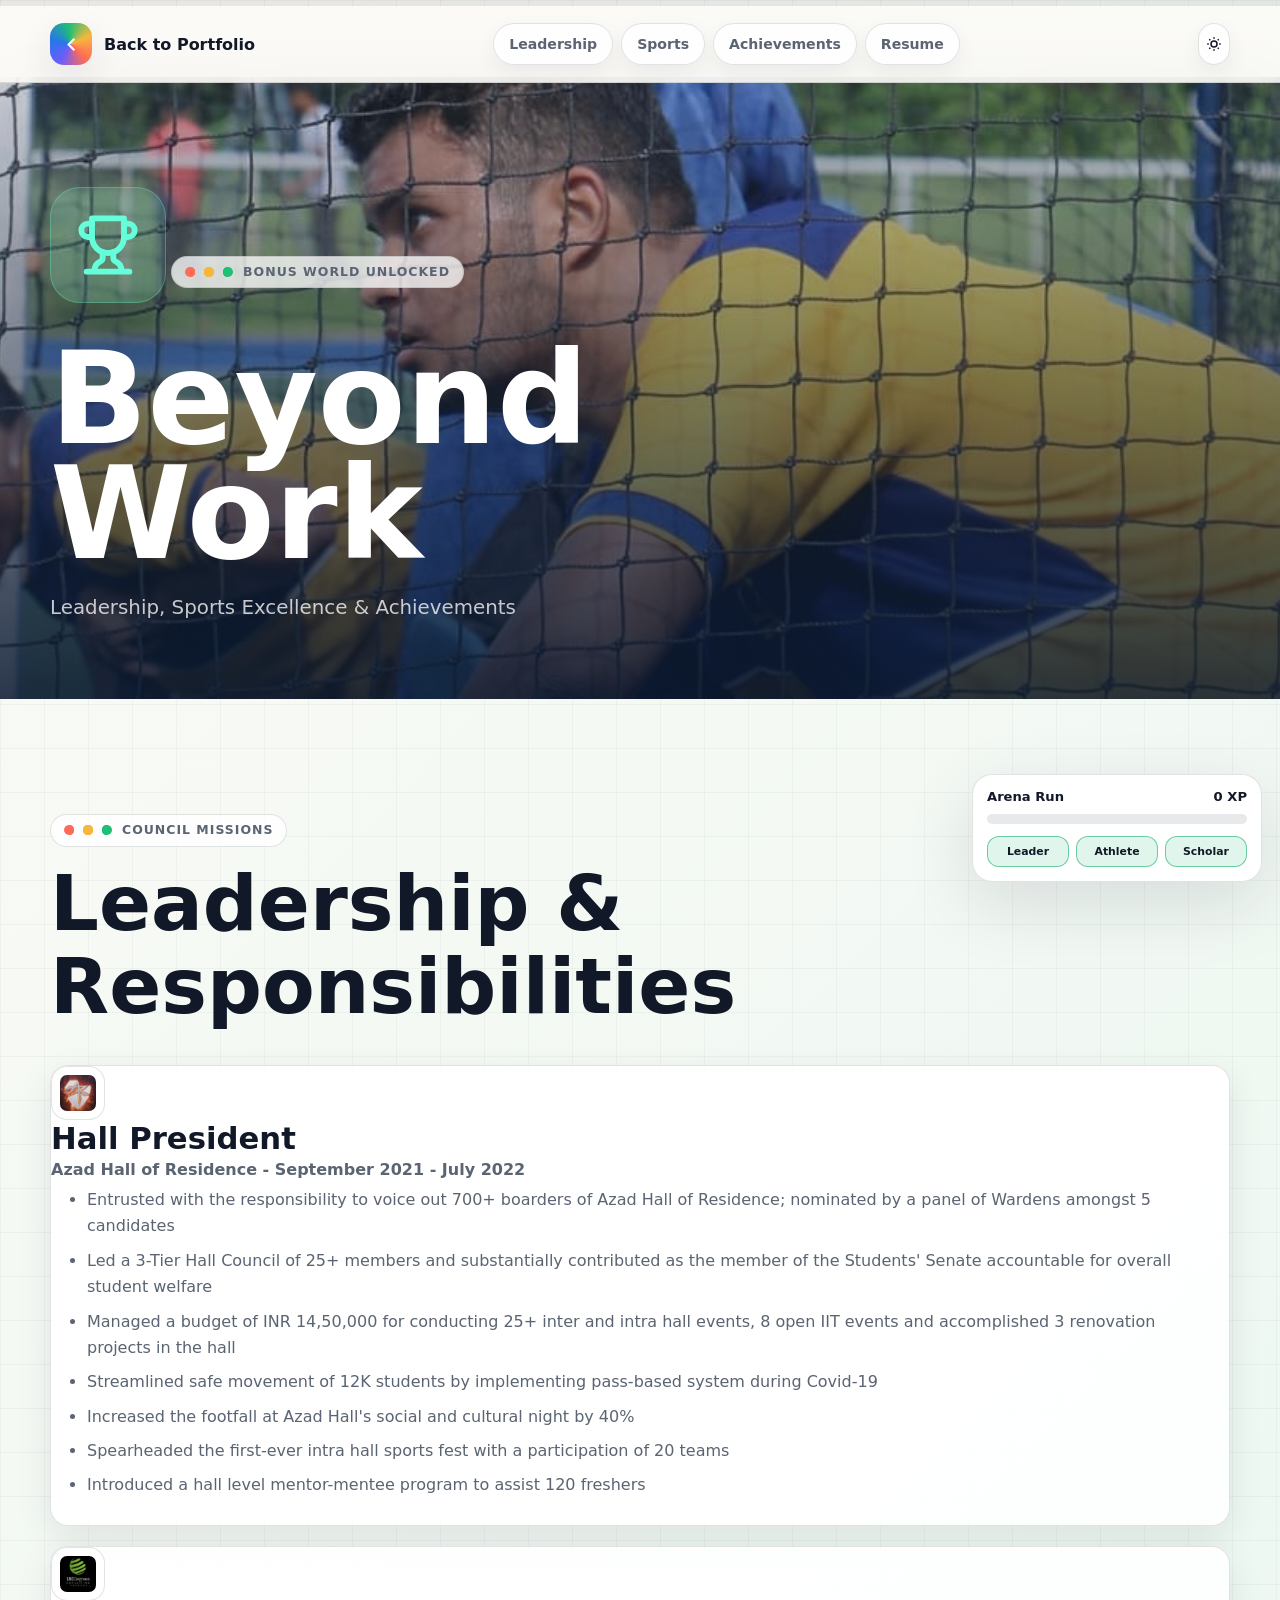
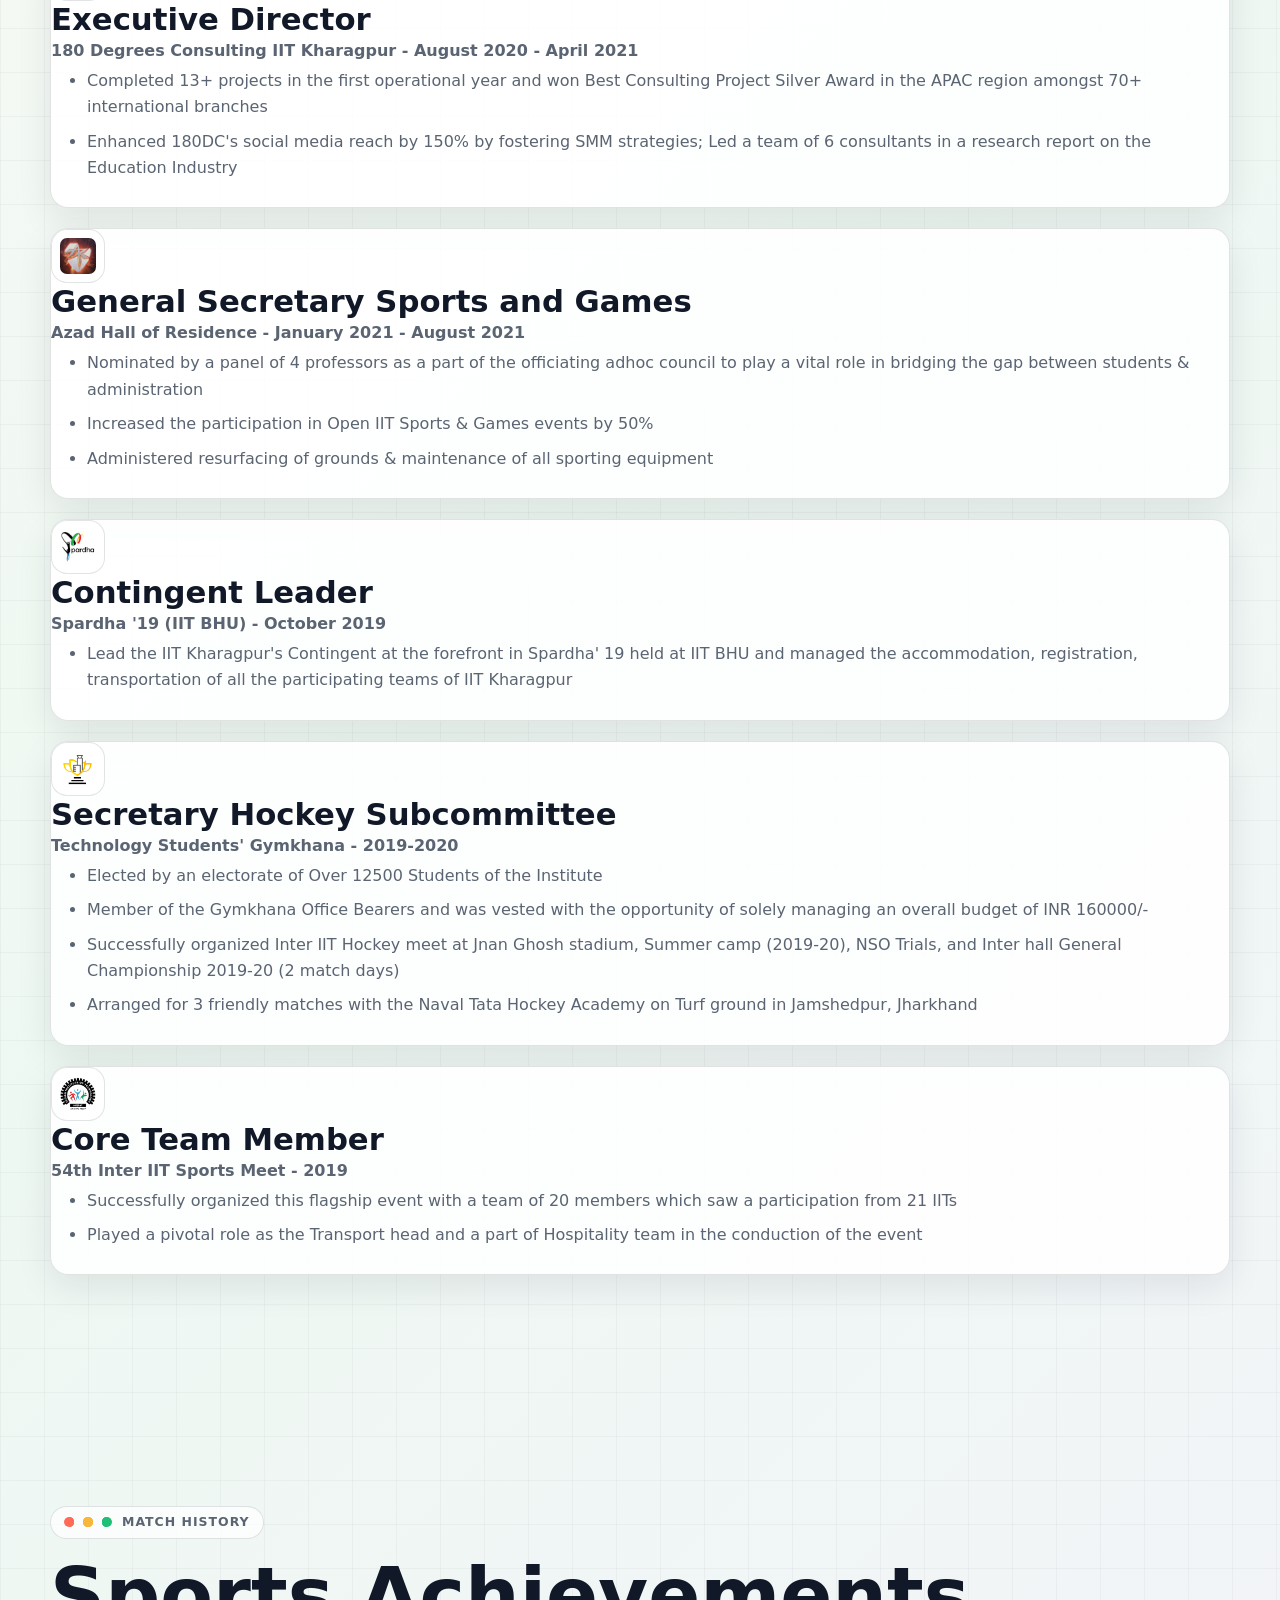
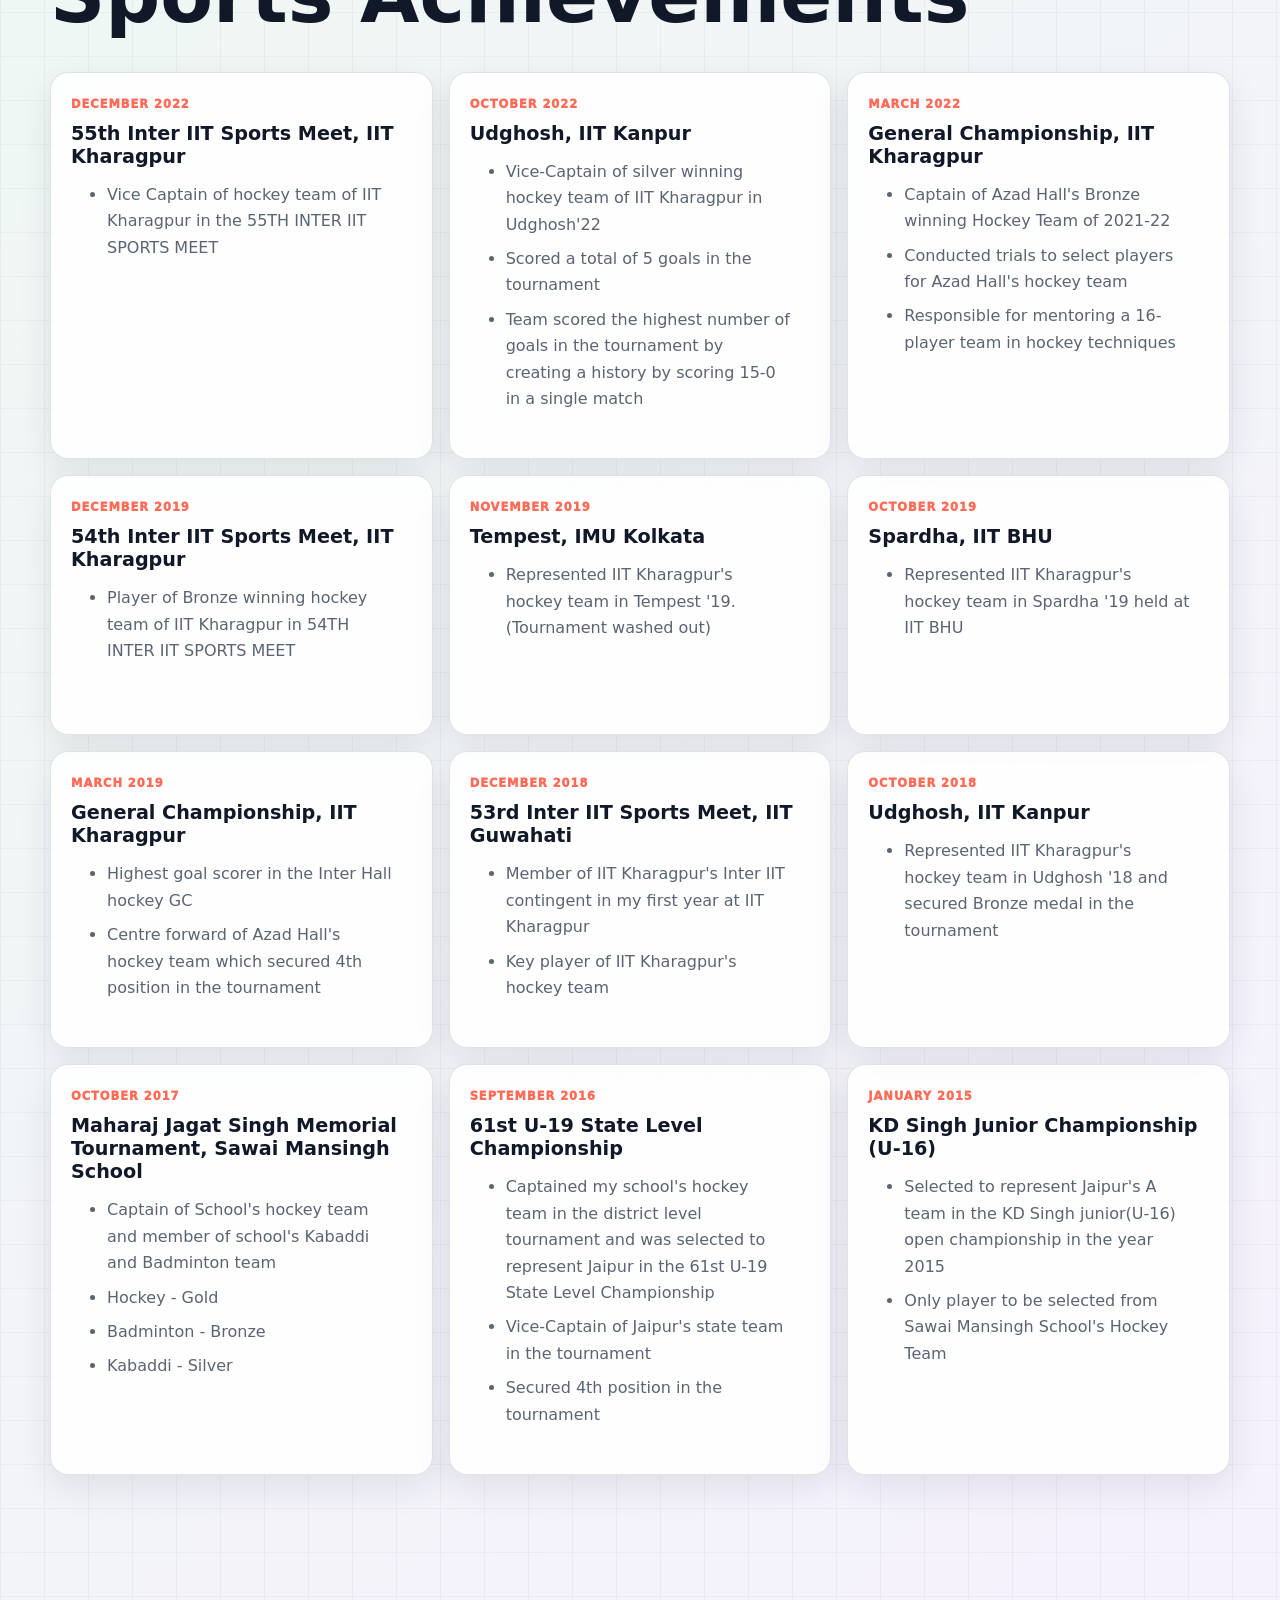
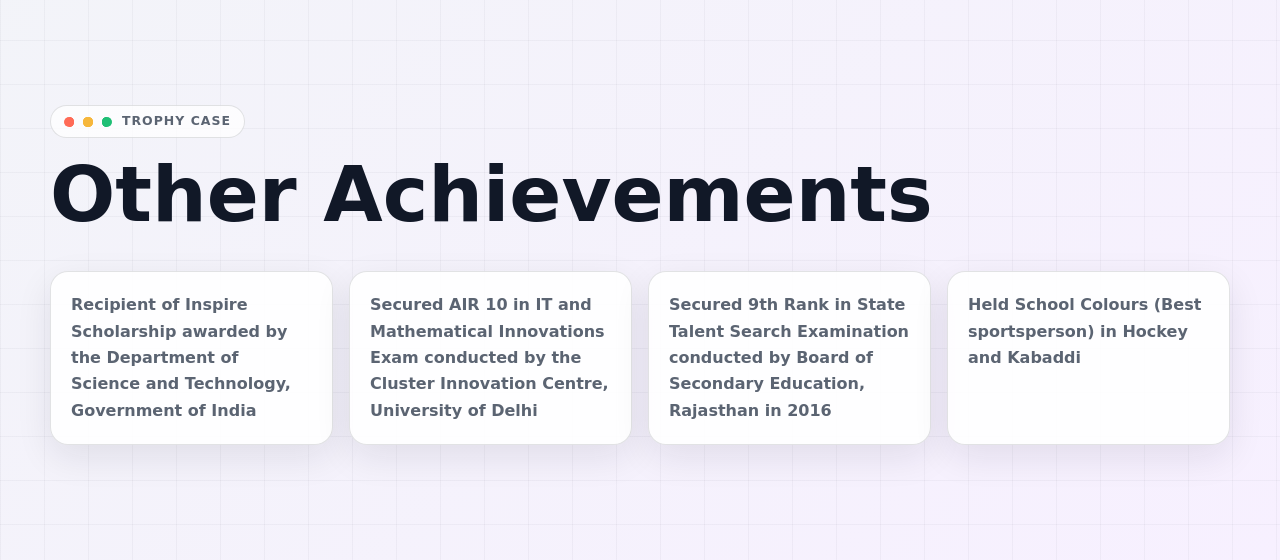
==== commit fbdec9ec: "Make light mode default" ====
--- a/extracurricular.html
+++ b/extracurricular.html
@@ -8,7 +8,7 @@
   <link rel="icon" type="image/png" sizes="32x32" href="./assets/favicon-32.png" />
   <link rel="apple-touch-icon" sizes="180x180" href="./assets/apple-touch-icon.png" />
   <meta name="theme-color" content="#061725" />
-  <script>try{if(localStorage.getItem("portfolio-theme-v2")!=="light")document.documentElement.classList.add("dark")}catch(e){document.documentElement.classList.add("dark")}</script>
+  <script>try{if(localStorage.getItem("portfolio-theme-v2")==="dark")document.documentElement.classList.add("dark")}catch(e){}</script>
   <link rel="stylesheet" href="./shared.css" />
 </head>
 <body>
